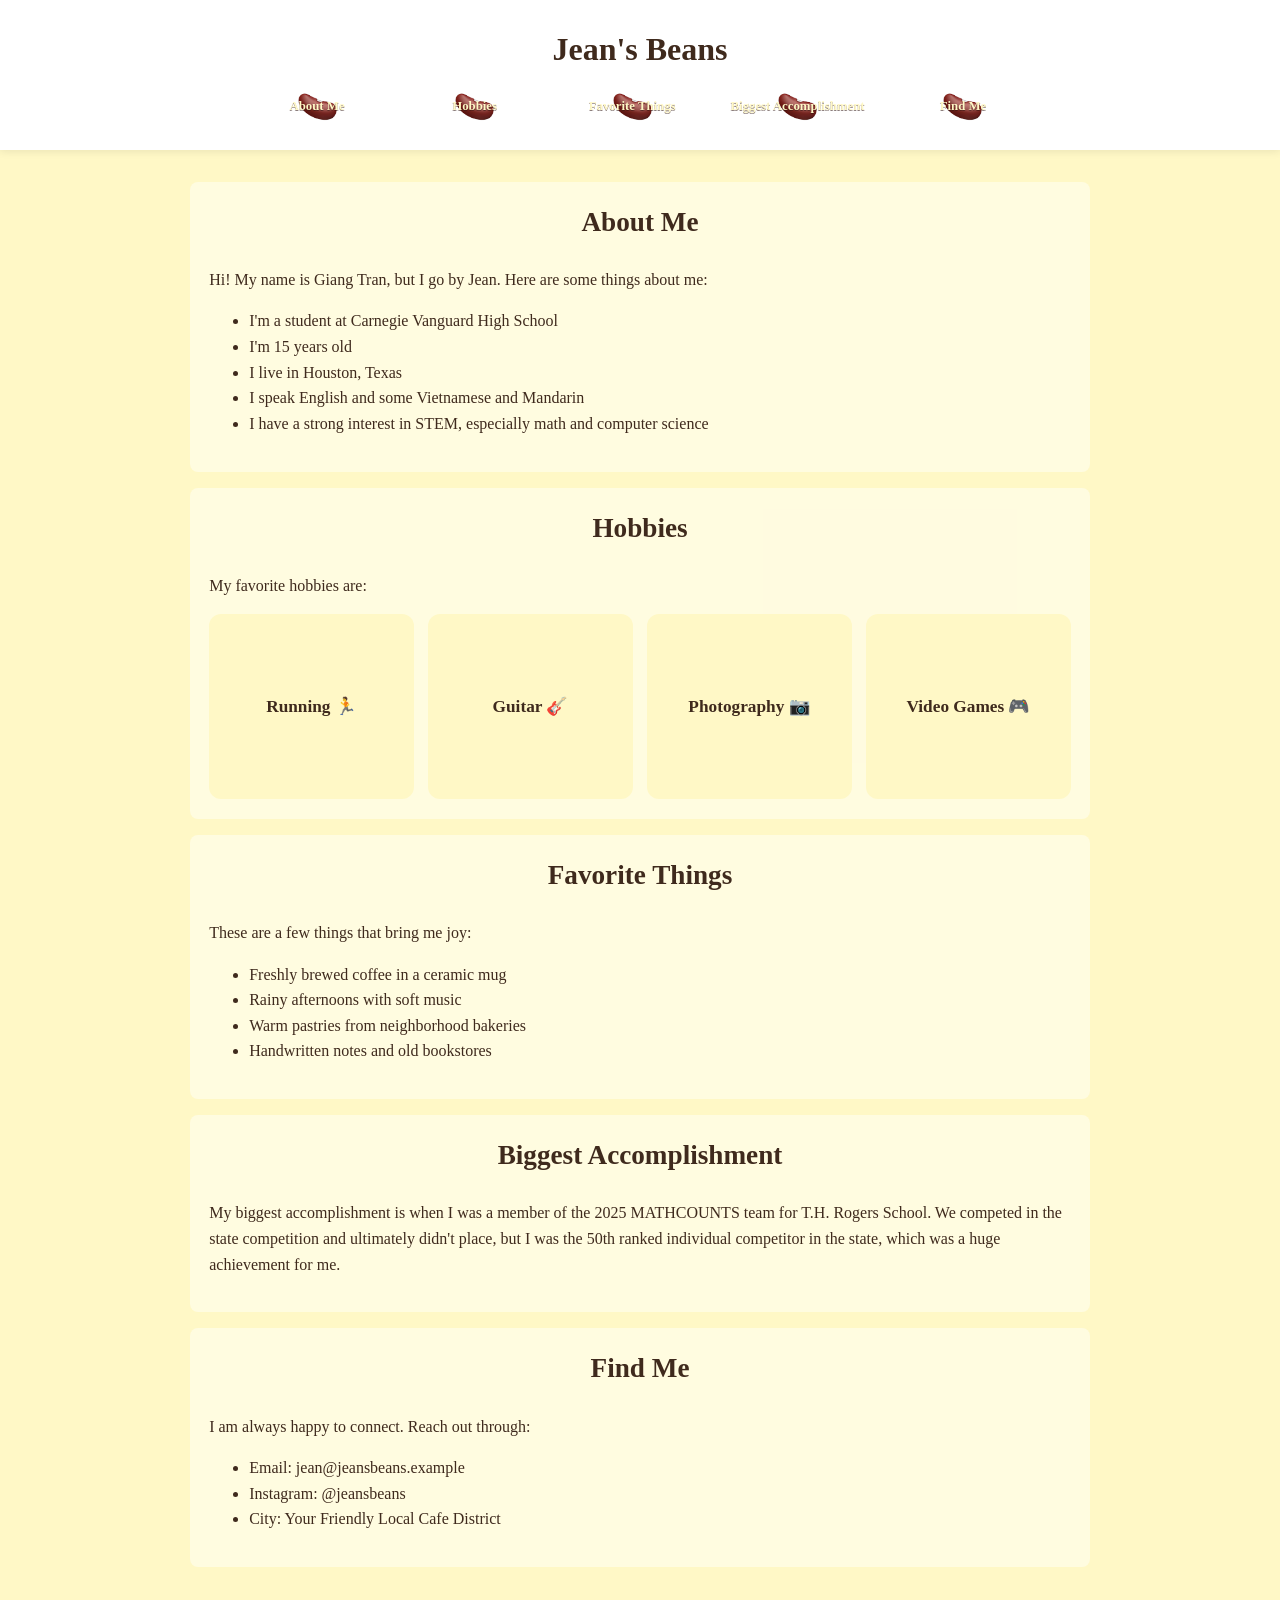
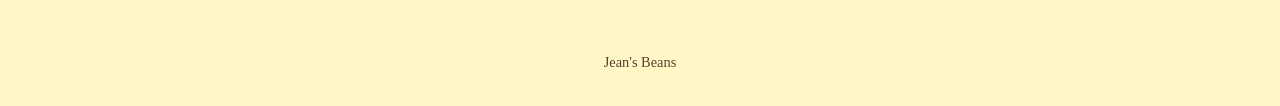
==== index.html @ 416d47aa "Add new bean button image and update hobby section with new running image" ====
<!DOCTYPE html>
<html lang="en">
<head>
  <meta charset="UTF-8" />
  <meta name="viewport" content="width=device-width, initial-scale=1.0" />
  <title>Jean's Beans</title>
  <link rel="stylesheet" href="style.css" />
</head>
<body>
  <header>
    <div class="header-inner">
      <h1>Jean's Beans</h1>
      <nav>
        <a href="#about-me">About Me</a>
        <a href="#hobbies">Hobbies</a>
        <a href="#favorite-things">Favorite Things</a>
        <a href="#biggest-accomplishment">Biggest Accomplishment</a>
        <a href="#find-me">Find Me</a>
      </nav>
    </div>
  </header>

  <main>
    <section class="card" id="about-me">
      <h2>About Me</h2>
      <p>Hi! My name is Giang Tran, but I go by Jean. Here are some things about me:</p>
      <ul>
        <li>I'm a student at Carnegie Vanguard High School</li>
        <li>I'm 15 years old</li>
        <li>I live in Houston, Texas</li>
        <li>I speak English and some Vietnamese and Mandarin</li>
        <li>I have a strong interest in STEM, especially math and computer science</li>
      </ul>
    </section>

    <section class="card" id="hobbies">
      <h2>Hobbies</h2>
      <p>My favorite hobbies are:</p>
      <div class="hobby-grid">
        <div class="flip-card" tabindex="0" aria-label="Running hobby card">
          <div class="flip-card-inner">
            <div class="flip-card-front">Running 🏃</div>
            <div class="flip-card-back">
              <img src="running.jpeg" alt="Running" />
            </div>
          </div>
        </div>

        <div class="flip-card" tabindex="0" aria-label="Guitar hobby card">
          <div class="flip-card-inner">
            <div class="flip-card-front">Guitar 🎸</div>
            <div class="flip-card-back">
              <img src="hobby-guitar.svg" alt="Guitar" />
            </div>
          </div>
        </div>

        <div class="flip-card" tabindex="0" aria-label="Photography hobby card">
          <div class="flip-card-inner">
            <div class="flip-card-front">Photography 📷</div>
            <div class="flip-card-back">
              <img src="hobby-photography.svg" alt="Photography" />
            </div>
          </div>
        </div>

        <div class="flip-card" tabindex="0" aria-label="Video Games hobby card">
          <div class="flip-card-inner">
            <div class="flip-card-front">Video Games 🎮</div>
            <div class="flip-card-back">
              <img src="hobby-videogames.svg" alt="Video Games" />
            </div>
          </div>
        </div>
      </div>
    </section>

    <section class="card" id="favorite-things">
      <h2>Favorite Things</h2>
      <p>These are a few things that bring me joy:</p>
      <ul>
        <li>Freshly brewed coffee in a ceramic mug</li>
        <li>Rainy afternoons with soft music</li>
        <li>Warm pastries from neighborhood bakeries</li>
        <li>Handwritten notes and old bookstores</li>
      </ul>
    </section>

    <section class="card" id="biggest-accomplishment">
      <h2>Biggest Accomplishment</h2>
      <p>
        My biggest accomplishment is when I was a member of the 2025 MATHCOUNTS team for T.H. Rogers School.
        We competed in the state competition and ultimately didn't place, but I was the 50th ranked individual
        competitor in the state, which was a huge achievement for me.
      </p>
    </section>

    <section class="card" id="find-me">
      <h2>Find Me</h2>
      <p>I am always happy to connect. Reach out through:</p>
      <ul>
        <li>Email: jean@jeansbeans.example</li>
        <li>Instagram: @jeansbeans</li>
        <li>City: Your Friendly Local Cafe District</li>
      </ul>
    </section>
  </main>

  <footer>Jean's Beans</footer>
</body>
</html>
---- style.css ----
body {
  margin: 0;
  font-family: Georgia, "Times New Roman", serif;
  background-color: #fff8c6;
  color: #3f2a1d;
  line-height: 1.6;
}

header {
  background-color: #ffffff;
  padding: 1.5rem 1rem;
  box-shadow: 0 2px 8px rgba(0, 0, 0, 0.08);
  position: sticky;
  top: 0;
  z-index: 100;
}

.header-inner {
  max-width: 900px;
  margin: 0 auto;
}

h1 {
  margin: 0;
  font-size: 2rem;
  text-align: center;
}

nav {
  margin-top: 0.75rem;
  display: flex;
  flex-wrap: nowrap;
  gap: 0.65rem;
  justify-content: center;
  overflow-x: auto;
}

nav a {
  text-decoration: none;
  color: #fff8c6;
  background-color: transparent;
  background-image: url("BEAN.png");
  background-position: center;
  background-repeat: no-repeat;
  background-size: contain;
  border: none;
  padding: 0 0.9rem;
  border-radius: 0;
  font-size: 0.8rem;
  font-weight: 700;
  white-space: nowrap;
  text-shadow: 0 1px 0 rgba(45, 20, 16, 0.55);
  display: inline-flex;
  align-items: center;
  justify-content: center;
  min-width: 7.4rem;
  min-height: 2.4rem;
  overflow: hidden;
  position: relative;
  isolation: isolate;
  z-index: 0;
  transition: transform 0.15s ease, filter 0.15s ease;
}

nav a:hover,
nav a.active {
  color: #fff8c6;
  transform: translateY(-1px) scale(1.01);
  filter: brightness(1.06);
}

main {
  max-width: 900px;
  margin: 2rem auto;
  padding: 0 1rem 2rem;
}

main .card + .card {
  margin-top: 1rem;
}

h2 {
  margin-top: 0;
  font-size: 1.7rem;
  text-align: center;
}

.card {
  background: rgba(255, 255, 255, 0.45);
  border: none;
  border-radius: 8px;
  padding: 1.2rem;
}

.hobby-grid {
  margin-top: 0.8rem;
  display: grid;
  grid-template-columns: repeat(auto-fit, minmax(170px, 1fr));
  gap: 0.9rem;
}

.flip-card {
  perspective: 1000px;
  height: 185px;
  outline: none;
}

.flip-card-inner {
  position: relative;
  width: 100%;
  height: 100%;
  transition: transform 0.55s;
  transform-style: preserve-3d;
}

.flip-card:hover .flip-card-inner,
.flip-card:focus .flip-card-inner,
.flip-card:focus-within .flip-card-inner {
  transform: rotateY(180deg);
}

.flip-card-front,
.flip-card-back {
  position: absolute;
  inset: 0;
  -webkit-backface-visibility: hidden;
  backface-visibility: hidden;
  border-radius: 12px;
  overflow: hidden;
}

.flip-card-front {
  display: flex;
  align-items: center;
  justify-content: center;
  text-align: center;
  padding: 0.8rem;
  font-size: 1.08rem;
  font-weight: 700;
  color: #3f2a1d;
  border: none;
  background: #fff8c6;
}

.flip-card-back {
  transform: rotateY(180deg);
  background-color: #fff8c6;
}

.flip-card-back img {
  width: 100%;
  height: 100%;
  object-fit: cover;
  display: block;
}

footer {
  text-align: center;
  padding: 1.25rem 1rem 2rem;
  color: #5a3f2d;
  font-size: 0.9rem;
}
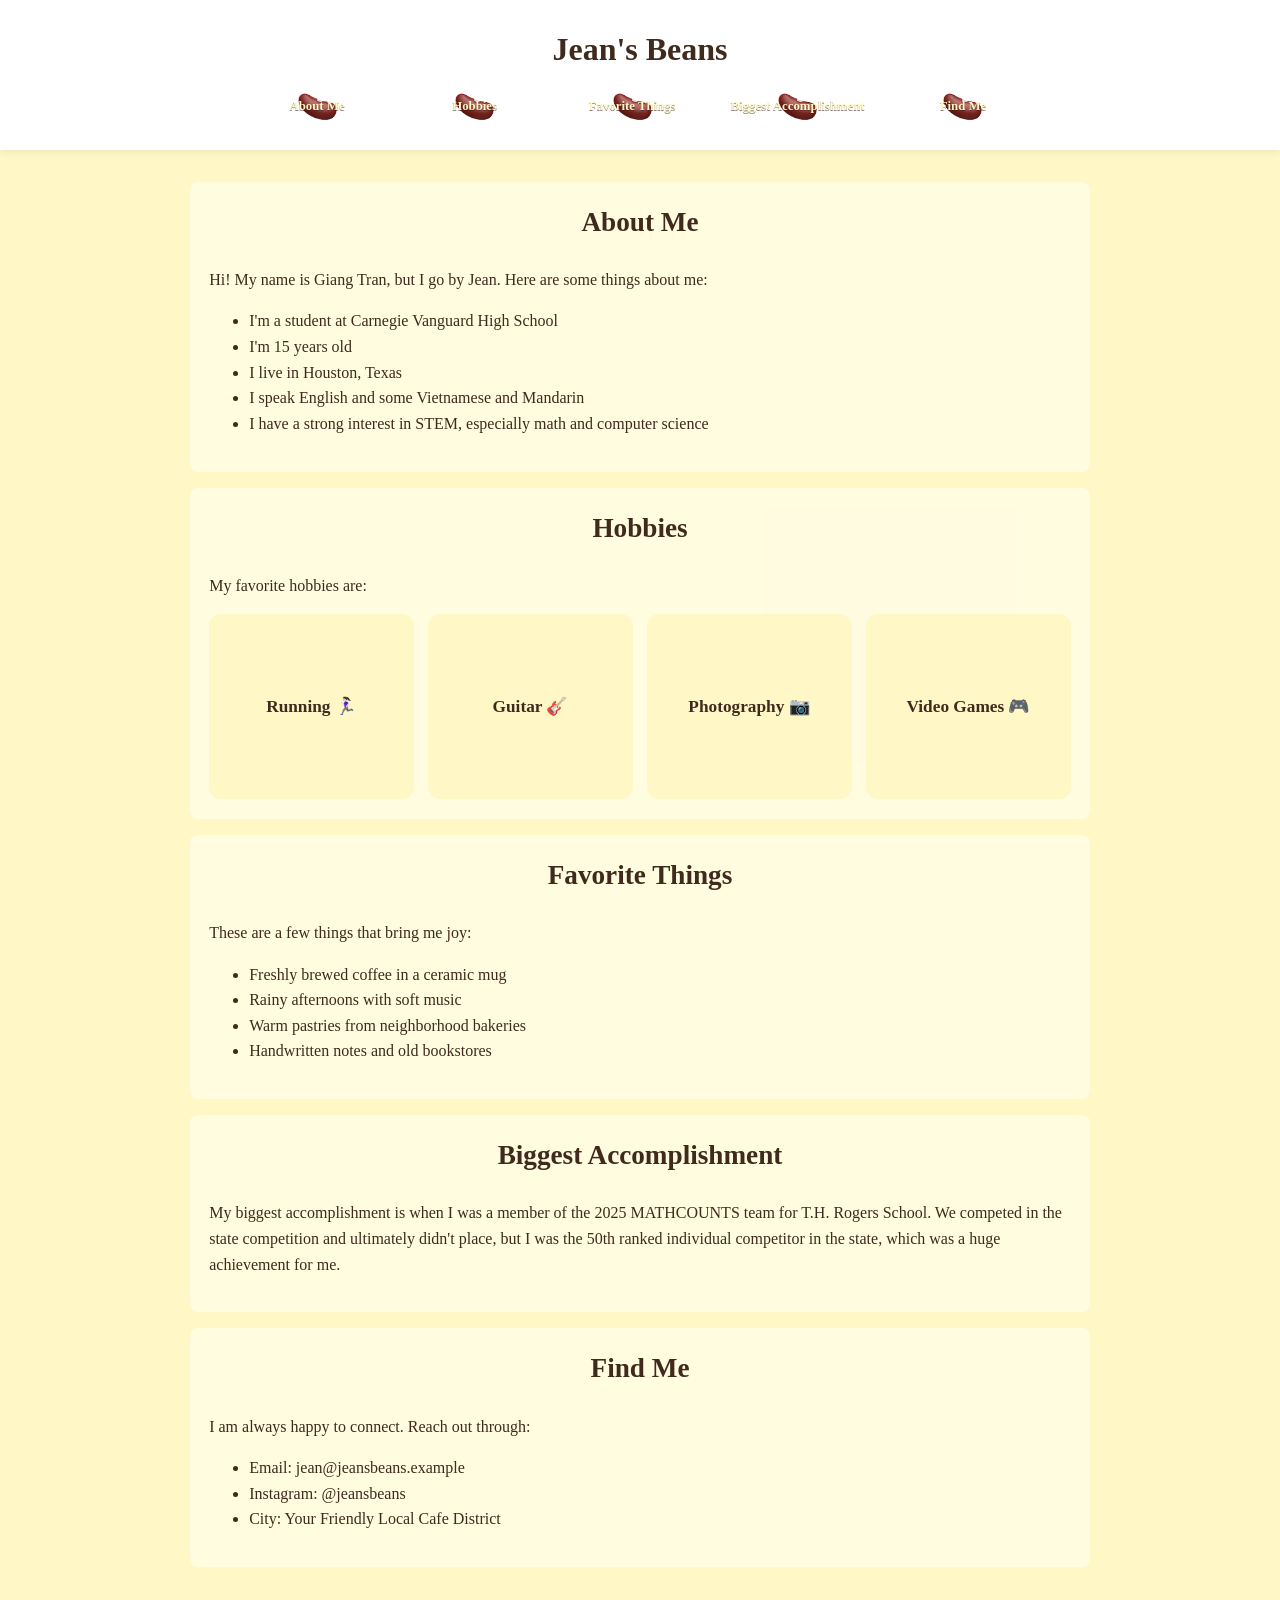
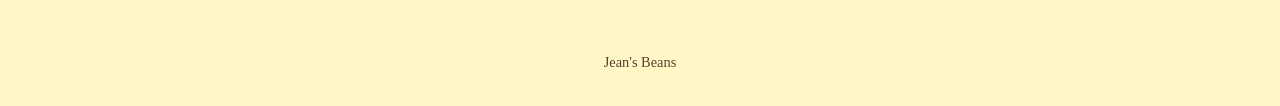
==== commit 046e3815: "Add new image for photography hobby and update running card emoji" ====
--- a/index.html
+++ b/index.html
@@ -39,7 +39,7 @@
       <div class="hobby-grid">
         <div class="flip-card" tabindex="0" aria-label="Running hobby card">
           <div class="flip-card-inner">
-            <div class="flip-card-front">Running 🏃</div>
+            <div class="flip-card-front">Running 🏃🏻‍♀️</div>
             <div class="flip-card-back">
               <img src="running.jpeg" alt="Running" />
             </div>
@@ -59,7 +59,7 @@
           <div class="flip-card-inner">
             <div class="flip-card-front">Photography 📷</div>
             <div class="flip-card-back">
-              <img src="hobby-photography.svg" alt="Photography" />
+              <img src="IMG_0987.jpeg" alt="Photography" />
             </div>
           </div>
         </div>
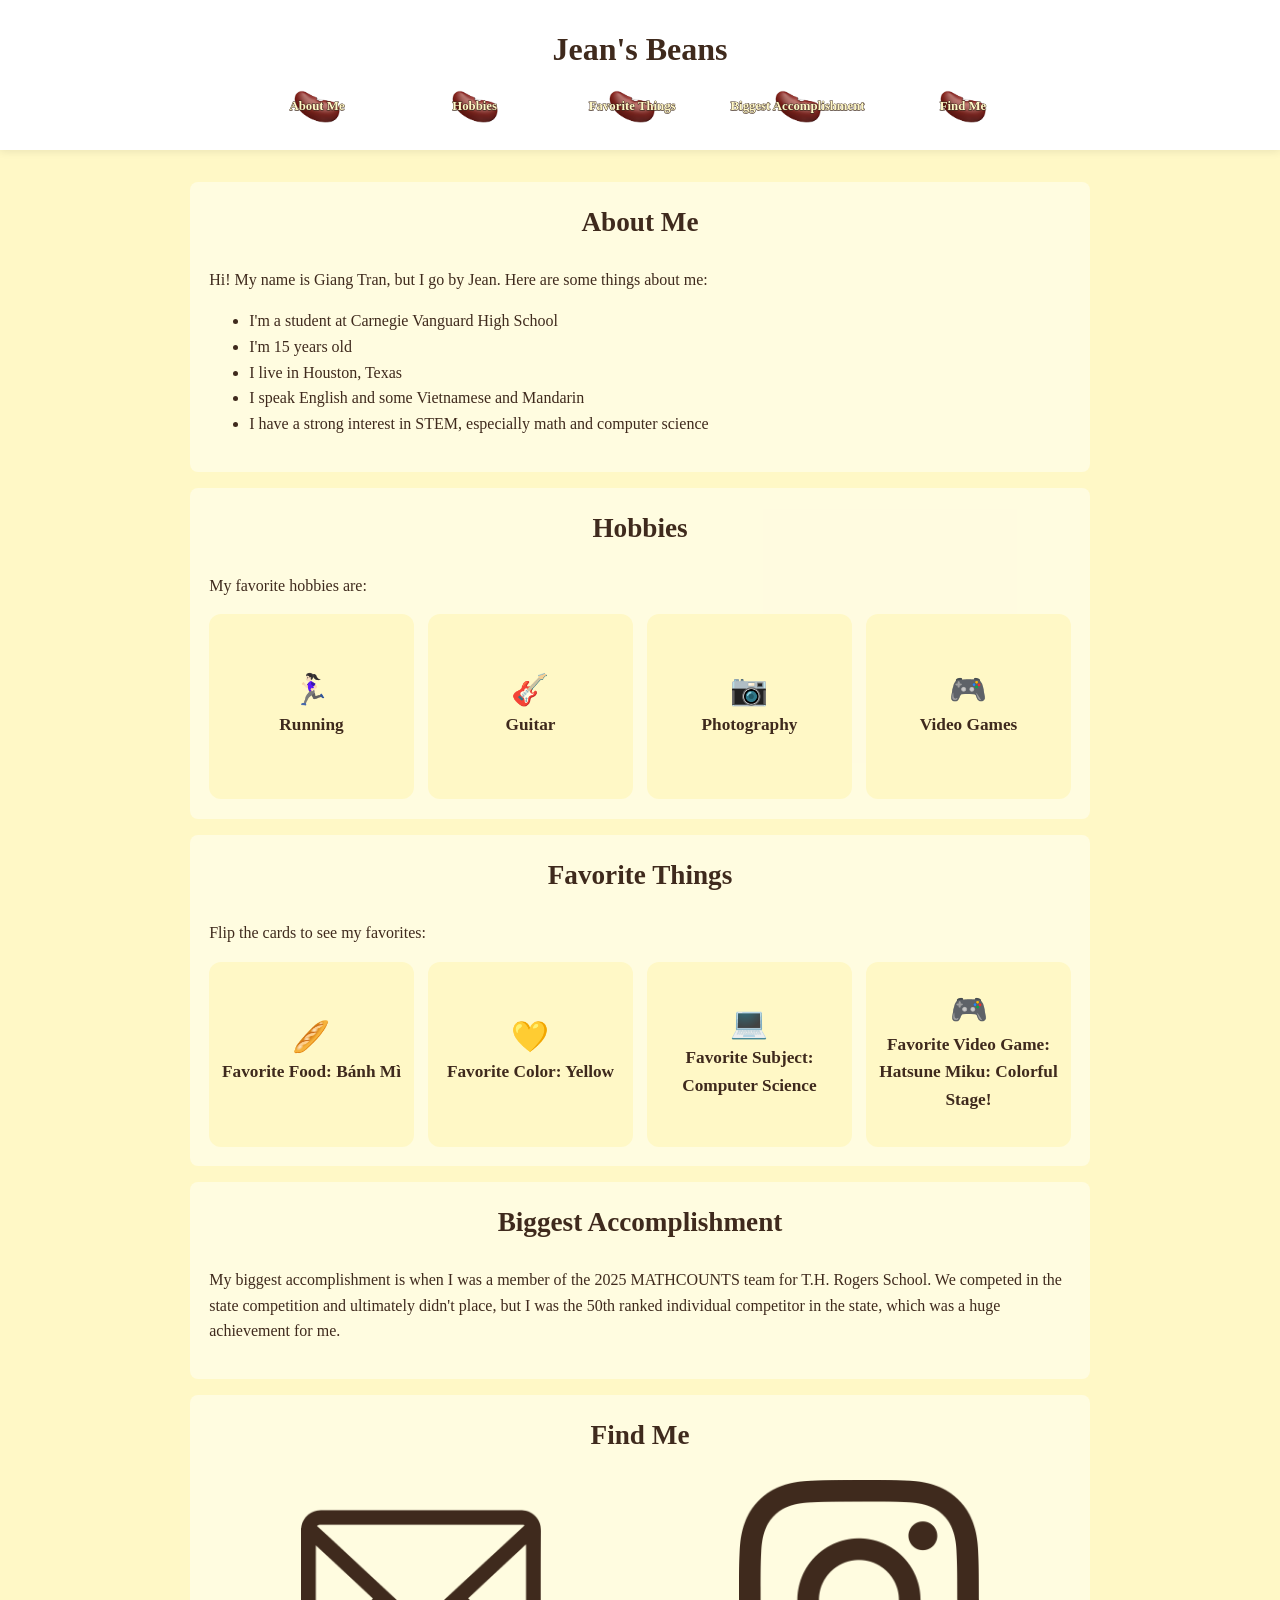
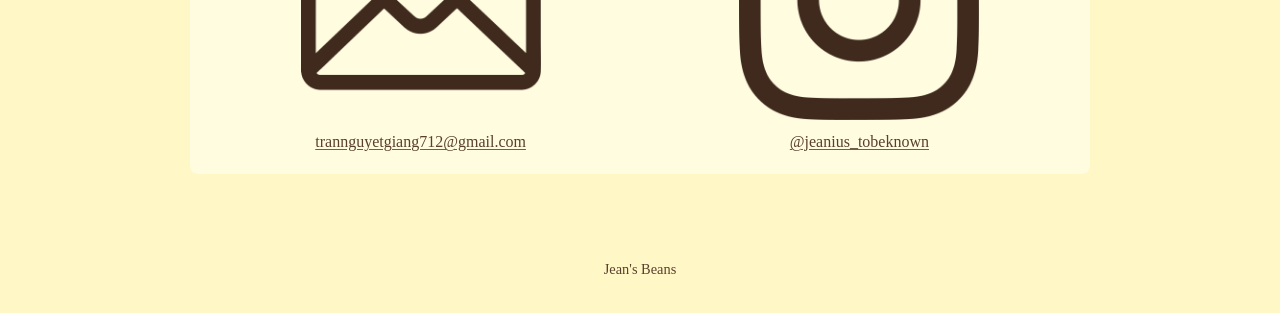
==== commit be45eac2: "Refine layout and styling updates" ====
--- a/index.html
+++ b/index.html
@@ -39,7 +39,12 @@
       <div class="hobby-grid">
         <div class="flip-card" tabindex="0" aria-label="Running hobby card">
           <div class="flip-card-inner">
-            <div class="flip-card-front">Running 🏃🏻‍♀️</div>
+            <div class="flip-card-front">
+              <div class="favorite-front-content">
+                <span class="favorite-front-emoji">🏃🏻‍♀️</span>
+                <span class="favorite-front-label">Running</span>
+              </div>
+            </div>
             <div class="flip-card-back">
               <img src="running.jpeg" alt="Running" />
             </div>
@@ -48,7 +53,12 @@
 
         <div class="flip-card" tabindex="0" aria-label="Guitar hobby card">
           <div class="flip-card-inner">
-            <div class="flip-card-front">Guitar 🎸</div>
+            <div class="flip-card-front">
+              <div class="favorite-front-content">
+                <span class="favorite-front-emoji">🎸</span>
+                <span class="favorite-front-label">Guitar</span>
+              </div>
+            </div>
             <div class="flip-card-back">
               <img src="hobby-guitar.svg" alt="Guitar" />
             </div>
@@ -57,7 +67,12 @@
 
         <div class="flip-card" tabindex="0" aria-label="Photography hobby card">
           <div class="flip-card-inner">
-            <div class="flip-card-front">Photography 📷</div>
+            <div class="flip-card-front">
+              <div class="favorite-front-content">
+                <span class="favorite-front-emoji">📷</span>
+                <span class="favorite-front-label">Photography</span>
+              </div>
+            </div>
             <div class="flip-card-back">
               <img src="IMG_0987.jpeg" alt="Photography" />
             </div>
@@ -66,9 +81,14 @@
 
         <div class="flip-card" tabindex="0" aria-label="Video Games hobby card">
           <div class="flip-card-inner">
-            <div class="flip-card-front">Video Games 🎮</div>
+            <div class="flip-card-front">
+              <div class="favorite-front-content">
+                <span class="favorite-front-emoji">🎮</span>
+                <span class="favorite-front-label">Video Games</span>
+              </div>
+            </div>
             <div class="flip-card-back">
-              <img src="hobby-videogames.svg" alt="Video Games" />
+              <img src="IMG_1795.jpeg" alt="Video Games" />
             </div>
           </div>
         </div>
@@ -77,13 +97,66 @@
 
     <section class="card" id="favorite-things">
       <h2>Favorite Things</h2>
-      <p>These are a few things that bring me joy:</p>
-      <ul>
-        <li>Freshly brewed coffee in a ceramic mug</li>
-        <li>Rainy afternoons with soft music</li>
-        <li>Warm pastries from neighborhood bakeries</li>
-        <li>Handwritten notes and old bookstores</li>
-      </ul>
+      <p>Flip the cards to see my favorites:</p>
+      <div class="hobby-grid">
+        <div class="flip-card" tabindex="0" aria-label="Favorite food card">
+          <div class="flip-card-inner">
+            <div class="flip-card-front">
+              <div class="favorite-front-content">
+                <span class="favorite-front-emoji">🥖</span>
+                <span class="favorite-front-label">Favorite Food: Bánh Mì</span>
+              </div>
+            </div>
+            <div class="flip-card-back">
+              <div class="favorite-card-text">Favorite Food: Bánh Mì</div>
+            </div>
+          </div>
+        </div>
+
+        <div class="flip-card" tabindex="0" aria-label="Favorite color card">
+          <div class="flip-card-inner">
+            <div class="flip-card-front">
+              <div class="favorite-front-content">
+                <span class="favorite-front-emoji">💛</span>
+                <span class="favorite-front-label">Favorite Color: Yellow</span>
+              </div>
+            </div>
+            <div class="flip-card-back">
+              <video autoplay muted loop playsinline preload="metadata" aria-label="Yellow laptop video">
+                <source src="YellowLaptop.mp4" type="video/mp4" />
+              </video>
+            </div>
+          </div>
+        </div>
+
+        <div class="flip-card" tabindex="0" aria-label="Favorite subject card">
+          <div class="flip-card-inner">
+            <div class="flip-card-front">
+              <div class="favorite-front-content">
+                <span class="favorite-front-emoji">💻</span>
+                <span class="favorite-front-label">Favorite Subject: Computer Science</span>
+              </div>
+            </div>
+            <div class="flip-card-back">
+              <div class="favorite-card-text">Favorite Subject: Computer Science</div>
+            </div>
+          </div>
+        </div>
+
+        <div class="flip-card" tabindex="0" aria-label="Favorite video game card">
+          <div class="flip-card-inner">
+            <div class="flip-card-front">
+              <div class="favorite-front-content">
+                <span class="favorite-front-emoji">🎮</span>
+                <span class="favorite-front-label">Favorite Video Game: Hatsune Miku: Colorful Stage!</span>
+              </div>
+            </div>
+            <div class="flip-card-back">
+              <div class="favorite-card-text">Favorite Video Game: Hatsune Miku: Colorful Stage!</div>
+            </div>
+          </div>
+        </div>
+      </div>
     </section>
 
     <section class="card" id="biggest-accomplishment">
@@ -97,12 +170,16 @@
 
     <section class="card" id="find-me">
       <h2>Find Me</h2>
-      <p>I am always happy to connect. Reach out through:</p>
-      <ul>
-        <li>Email: jean@jeansbeans.example</li>
-        <li>Instagram: @jeansbeans</li>
-        <li>City: Your Friendly Local Cafe District</li>
-      </ul>
+      <div class="find-me-grid">
+        <div class="find-me-item">
+          <img src="EMSI Site Find Me 1.png" alt="Email contact" />
+          <p><a href="mailto:trannguyetgiang712@gmail.com">trannguyetgiang712@gmail.com</a></p>
+        </div>
+        <div class="find-me-item">
+          <img src="EMSI Site Find Me.png" alt="Instagram contact" />
+          <p><a href="https://www.instagram.com/jeanius_tobeknown/" target="_blank" rel="noopener noreferrer">@jeanius_tobeknown</a></p>
+        </div>
+      </div>
     </section>
   </main>
 
--- a/style.css
+++ b/style.css
@@ -42,14 +42,16 @@
   background-image: url("BEAN.png");
   background-position: center;
   background-repeat: no-repeat;
-  background-size: contain;
+  background-size: auto 120%;
   border: none;
   padding: 0 0.9rem;
   border-radius: 0;
   font-size: 0.8rem;
   font-weight: 700;
   white-space: nowrap;
-  text-shadow: 0 1px 0 rgba(45, 20, 16, 0.55);
+  -webkit-text-stroke: 0.8px #3f2a1d;
+  paint-order: stroke fill;
+  text-shadow: 0 1px 0 rgba(63, 42, 29, 0.45);
   display: inline-flex;
   align-items: center;
   justify-content: center;
@@ -67,6 +69,22 @@
   color: #fff8c6;
   transform: translateY(-1px) scale(1.01);
   filter: brightness(1.06);
+}
+
+a:not(nav a) {
+  color: #5a3f2d;
+  text-decoration-color: #7a5a43;
+  text-underline-offset: 0.12em;
+}
+
+a:not(nav a):visited {
+  color: #6a4a33;
+}
+
+a:not(nav a):hover,
+a:not(nav a):focus-visible {
+  color: #3f2a1d;
+  text-decoration-color: #3f2a1d;
 }
 
 main {
@@ -147,11 +165,79 @@
   background-color: #fff8c6;
 }
 
+.favorite-card-text {
+  width: 100%;
+  height: 100%;
+  display: flex;
+  align-items: center;
+  justify-content: center;
+  text-align: center;
+  padding: 0.8rem;
+  font-size: 1.08rem;
+  font-weight: 700;
+  color: #3f2a1d;
+}
+
+.favorite-front-emoji {
+  display: block;
+  font-size: 1.9rem;
+  line-height: 1;
+  margin-bottom: 0.35rem;
+}
+
+.favorite-front-label {
+  display: block;
+}
+
+.favorite-front-content {
+  display: flex;
+  flex-direction: column;
+  align-items: center;
+  justify-content: center;
+}
+
 .flip-card-back img {
   width: 100%;
   height: 100%;
   object-fit: cover;
   display: block;
+}
+
+.flip-card-back video {
+  width: 100%;
+  height: 100%;
+  object-fit: cover;
+  display: block;
+}
+
+.find-me-grid {
+  margin-top: 0.8rem;
+  display: grid;
+  grid-template-columns: repeat(2, minmax(0, 1fr));
+  gap: 1rem;
+}
+
+.find-me-item {
+  text-align: center;
+}
+
+.find-me-item img {
+  width: min(100%, 240px);
+  height: auto;
+  display: block;
+  margin: 0 auto;
+  border-radius: 8px;
+}
+
+.find-me-item p {
+  margin: 0.55rem 0 0;
+  text-align: center;
+}
+
+@media (max-width: 640px) {
+  .find-me-grid {
+    grid-template-columns: 1fr;
+  }
 }
 
 footer {
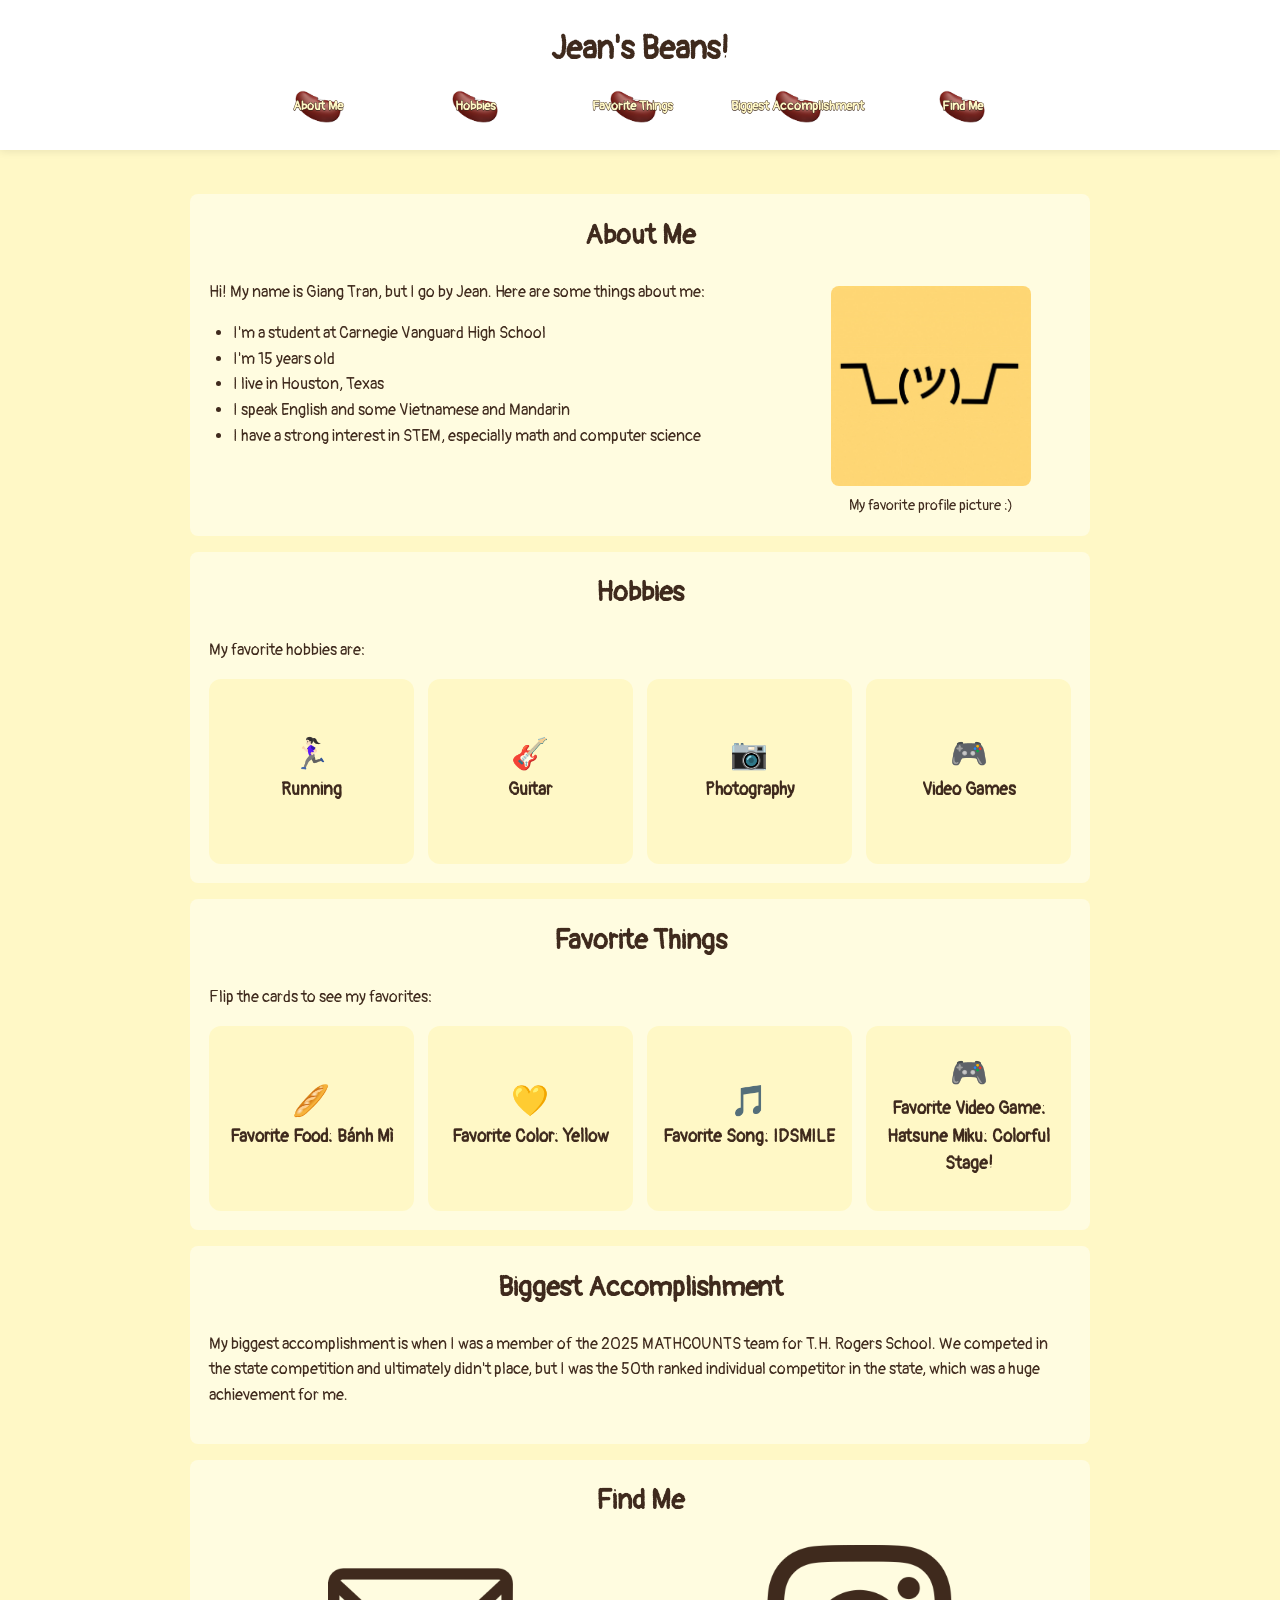
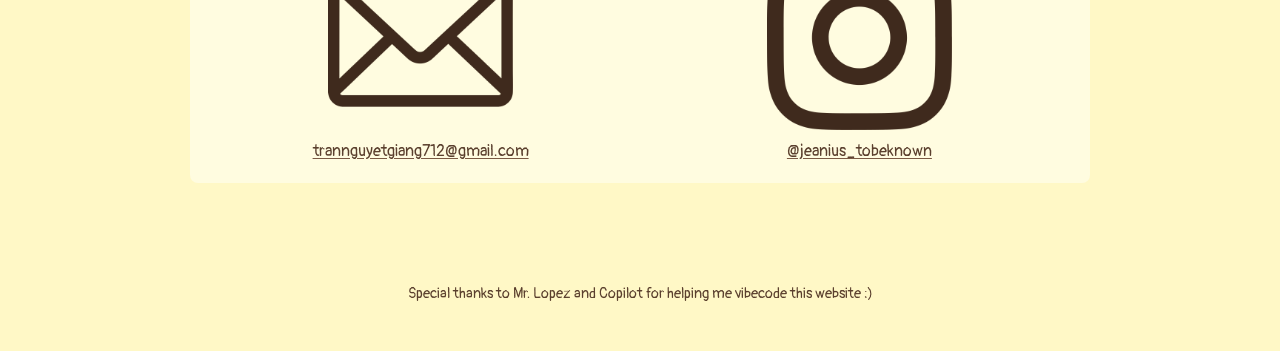
==== commit 9305f4f8: "Enhance website layout and functionality with new features and styling updates" ====
--- a/index.html
+++ b/index.html
@@ -9,7 +9,7 @@
 <body>
   <header>
     <div class="header-inner">
-      <h1>Jean's Beans</h1>
+      <h1>Jean's Beans!</h1>
       <nav>
         <a href="#about-me">About Me</a>
         <a href="#hobbies">Hobbies</a>
@@ -20,17 +20,29 @@
     </div>
   </header>
 
+  <section class="top-player" id="favorite-songs-player" aria-label="Jean's favorite songs player">
+    <div class="top-player-inner">
+      <div id="spotify-player-container" class="spotify-player-container"></div>
+    </div>
+  </section>
+
   <main>
     <section class="card" id="about-me">
       <h2>About Me</h2>
       <p>Hi! My name is Giang Tran, but I go by Jean. Here are some things about me:</p>
-      <ul>
-        <li>I'm a student at Carnegie Vanguard High School</li>
-        <li>I'm 15 years old</li>
-        <li>I live in Houston, Texas</li>
-        <li>I speak English and some Vietnamese and Mandarin</li>
-        <li>I have a strong interest in STEM, especially math and computer science</li>
-      </ul>
+      <div class="about-content">
+        <ul>
+          <li>I'm a student at Carnegie Vanguard High School</li>
+          <li>I'm 15 years old</li>
+          <li>I live in Houston, Texas</li>
+          <li>I speak English and some Vietnamese and Mandarin</li>
+          <li>I have a strong interest in STEM, especially math and computer science</li>
+        </ul>
+        <figure class="profile-figure">
+          <img src="IMG_0001.jpeg" alt="My favorite profile picture" />
+          <figcaption>My favorite profile picture :)</figcaption>
+        </figure>
+      </div>
     </section>
 
     <section class="card" id="hobbies">
@@ -60,7 +72,7 @@
               </div>
             </div>
             <div class="flip-card-back">
-              <img src="hobby-guitar.svg" alt="Guitar" />
+              <img src="IMG_0088.jpeg" alt="Guitar" />
             </div>
           </div>
         </div>
@@ -108,7 +120,7 @@
               </div>
             </div>
             <div class="flip-card-back">
-              <div class="favorite-card-text">Favorite Food: Bánh Mì</div>
+              <img src="banhmi.jpeg" alt="Favorite Food: Banh Mi" />
             </div>
           </div>
         </div>
@@ -122,23 +134,24 @@
               </div>
             </div>
             <div class="flip-card-back">
-              <video autoplay muted loop playsinline preload="metadata" aria-label="Yellow laptop video">
-                <source src="YellowLaptop.mp4" type="video/mp4" />
+              <video class="favorite-color-video" autoplay muted loop playsinline preload="auto" aria-label="Yellow laptop video">
+                <source src="YellowLaptop.mp4?v=2" type="video/mp4" />
+                Your browser does not support the video tag.
               </video>
             </div>
           </div>
         </div>
 
-        <div class="flip-card" tabindex="0" aria-label="Favorite subject card">
-          <div class="flip-card-inner">
-            <div class="flip-card-front">
-              <div class="favorite-front-content">
-                <span class="favorite-front-emoji">💻</span>
-                <span class="favorite-front-label">Favorite Subject: Computer Science</span>
-              </div>
-            </div>
-            <div class="flip-card-back">
-              <div class="favorite-card-text">Favorite Subject: Computer Science</div>
+        <div class="flip-card" tabindex="0" aria-label="Favorite song card">
+          <div class="flip-card-inner">
+            <div class="flip-card-front">
+              <div class="favorite-front-content">
+                <span class="favorite-front-emoji">🎵</span>
+                <span class="favorite-front-label">Favorite Song: IDSMILE</span>
+              </div>
+            </div>
+            <div class="flip-card-back">
+              <img src="Fav Song on Spotify.png" alt="Favorite Song: IDSMILE" />
             </div>
           </div>
         </div>
@@ -152,7 +165,7 @@
               </div>
             </div>
             <div class="flip-card-back">
-              <div class="favorite-card-text">Favorite Video Game: Hatsune Miku: Colorful Stage!</div>
+              <img src="IMG_1807.jpeg" alt="Favorite Video Game: Hatsune Miku: Colorful Stage!" />
             </div>
           </div>
         </div>
@@ -183,6 +196,367 @@
     </section>
   </main>
 
-  <footer>Jean's Beans</footer>
+  <footer>
+    <p>Special thanks to Mr. Lopez and Copilot for helping me vibecode this website :)</p>
+  </footer>
+
+  <div class="lightbox" id="flipcard-lightbox" hidden>
+    <div class="lightbox-content" role="dialog" aria-modal="true" aria-label="Expanded flip card media">
+      <button class="lightbox-nav lightbox-nav-prev" id="lightbox-prev" type="button" aria-label="Show previous flip card media">&#10094;</button>
+      <button class="lightbox-nav lightbox-nav-next" id="lightbox-next" type="button" aria-label="Show next flip card media">&#10095;</button>
+      <button class="lightbox-close" id="lightbox-close" type="button" aria-label="Close expanded media">x</button>
+      <div class="lightbox-media" id="lightbox-media"></div>
+    </div>
+  </div>
+
+  <script src="https://open.spotify.com/embed/iframe-api/v1" async></script>
+  <script>
+    (function () {
+      const header = document.querySelector("header");
+      if (!header) return;
+
+      const updateAnchorOffset = function () {
+        const offset = Math.ceil(header.getBoundingClientRect().height + 12);
+        document.documentElement.style.setProperty("--anchor-offset", offset + "px");
+      };
+
+      updateAnchorOffset();
+      window.addEventListener("resize", updateAnchorOffset);
+      window.addEventListener("load", updateAnchorOffset);
+    })();
+
+    (function () {
+      const navLinks = document.querySelectorAll("nav a");
+      if (!navLinks.length) return;
+
+      let hoverTimer = null;
+      let hoveredLink = null;
+      let isBeanRainActive = false;
+
+      const clearHoverTimer = function () {
+        if (hoverTimer) {
+          clearTimeout(hoverTimer);
+          hoverTimer = null;
+        }
+      };
+
+      const launchBeanRain = function () {
+        if (isBeanRainActive) return;
+        isBeanRainActive = true;
+
+        const rainLayer = document.createElement("div");
+        rainLayer.className = "bean-rain-layer";
+
+        const beanCount = Math.min(72, Math.max(36, Math.floor(window.innerWidth / 24)));
+        for (let i = 0; i < beanCount; i += 1) {
+          const bean = document.createElement("span");
+          bean.className = "bean-drop";
+          bean.textContent = "🫘";
+          bean.style.left = Math.random() * 100 + "vw";
+          bean.style.fontSize = (0.9 + Math.random() * 1.2).toFixed(2) + "rem";
+          bean.style.opacity = "1";
+          bean.style.animationDuration = (2.8 + Math.random() * 2.2).toFixed(2) + "s";
+          bean.style.animationDelay = (Math.random() * 1.4).toFixed(2) + "s";
+          rainLayer.appendChild(bean);
+        }
+
+        document.body.appendChild(rainLayer);
+
+        window.setTimeout(function () {
+          rainLayer.remove();
+          isBeanRainActive = false;
+        }, 7200);
+      };
+
+      const startHoverCountdown = function (link) {
+        clearHoverTimer();
+        hoveredLink = link;
+        hoverTimer = window.setTimeout(function () {
+          if (hoveredLink === link) {
+            launchBeanRain();
+          }
+        }, 5000);
+      };
+
+      const stopHoverCountdown = function (link) {
+        if (hoveredLink === link) {
+          hoveredLink = null;
+          clearHoverTimer();
+        }
+      };
+
+      navLinks.forEach(function (link) {
+        link.addEventListener("pointerenter", function () {
+          startHoverCountdown(link);
+        });
+
+        link.addEventListener("pointerleave", function () {
+          stopHoverCountdown(link);
+        });
+
+        link.addEventListener("focusin", function () {
+          startHoverCountdown(link);
+        });
+
+        link.addEventListener("focusout", function () {
+          stopHoverCountdown(link);
+        });
+      });
+    })();
+
+    (function () {
+      const favoriteColorVideo = document.querySelector(".favorite-color-video");
+      const favoriteColorCard = document.querySelector('.flip-card[aria-label="Favorite color card"]');
+      if (!favoriteColorVideo) return;
+
+      favoriteColorVideo.load();
+
+      const tryPlayFavoriteColorVideo = function () {
+        const playPromise = favoriteColorVideo.play();
+        if (playPromise && typeof playPromise.catch === "function") {
+          playPromise.catch(function () {
+            // Some browsers still gate playback until interaction.
+          });
+        }
+      };
+
+      window.addEventListener("pointerdown", tryPlayFavoriteColorVideo, { once: true });
+      window.addEventListener("keydown", tryPlayFavoriteColorVideo, { once: true });
+
+      if (favoriteColorCard) {
+        favoriteColorCard.addEventListener("mouseenter", tryPlayFavoriteColorVideo);
+        favoriteColorCard.addEventListener("focusin", tryPlayFavoriteColorVideo);
+      }
+    })();
+
+    (function () {
+      let spotifyController = null;
+      const nowPlayingTitle = document.getElementById("now-playing-title");
+
+      const setNowPlayingTitle = function (text) {
+        if (nowPlayingTitle) nowPlayingTitle.textContent = text;
+      };
+
+      const requestPlaybackStart = function () {
+        if (!spotifyController || typeof spotifyController.play !== "function") return;
+        try {
+          spotifyController.play();
+        } catch (error) {
+          // Browsers may block autoplay until a user interaction.
+        }
+      };
+
+      window.addEventListener("click", requestPlaybackStart, { once: true });
+      window.addEventListener("keydown", requestPlaybackStart, { once: true });
+
+      window.onSpotifyIframeApiReady = function (IFrameAPI) {
+        const container = document.getElementById("spotify-player-container");
+        if (!container) return;
+
+        const options = {
+          uri: "spotify:playlist:4doWlWEAe8Z4f5QNNTWpLn",
+          width: "100%",
+          height: "152"
+        };
+
+        const callback = function (EmbedController) {
+          spotifyController = EmbedController;
+          requestPlaybackStart();
+
+          EmbedController.addListener("playback_update", function (event) {
+            const trackName = event && event.data && event.data.track && event.data.track.name;
+            if (trackName) {
+              setNowPlayingTitle(trackName);
+            }
+          });
+
+          EmbedController.addListener("ready", function () {
+            requestPlaybackStart();
+          });
+        };
+
+        IFrameAPI.createController(container, options, callback);
+      };
+    })();
+
+    (function () {
+      const lightbox = document.getElementById("flipcard-lightbox");
+      const closeButton = document.getElementById("lightbox-close");
+      const prevButton = document.getElementById("lightbox-prev");
+      const nextButton = document.getElementById("lightbox-next");
+      const lightboxMedia = document.getElementById("lightbox-media");
+      const flipCards = document.querySelectorAll(".flip-card");
+
+      if (!lightbox || !closeButton || !prevButton || !nextButton || !lightboxMedia || !flipCards.length) return;
+
+      let currentSectionCards = [];
+      let currentCardIndex = -1;
+
+      const updateNavButtons = function () {
+        const hasMultiple = currentSectionCards.length > 1;
+        prevButton.hidden = !hasMultiple;
+        nextButton.hidden = !hasMultiple;
+        prevButton.disabled = !hasMultiple;
+        nextButton.disabled = !hasMultiple;
+      };
+
+      const closeLightbox = function () {
+        const activeVideo = lightboxMedia.querySelector("video");
+        if (activeVideo) {
+          activeVideo.pause();
+          activeVideo.removeAttribute("src");
+        }
+        lightboxMedia.innerHTML = "";
+        lightbox.hidden = true;
+        document.body.style.overflow = "";
+        currentSectionCards = [];
+        currentCardIndex = -1;
+        updateNavButtons();
+      };
+
+      const openImage = function (src, altText) {
+        if (!src) return;
+        const normalizedSrc = (src || "").trim();
+        const resolvedSrc = normalizedSrc ? new URL(normalizedSrc, window.location.href).href : "";
+        lightboxMedia.innerHTML = "";
+        const image = document.createElement("img");
+        image.alt = altText || "Expanded flip card image";
+        image.src = resolvedSrc;
+        lightboxMedia.appendChild(image);
+        lightbox.hidden = false;
+        document.body.style.overflow = "hidden";
+        updateNavButtons();
+      };
+
+      const openVideo = function (src) {
+        if (!src) return;
+        lightboxMedia.innerHTML = "";
+        const video = document.createElement("video");
+        video.controls = true;
+        video.loop = true;
+        video.playsInline = true;
+        video.src = src;
+        lightboxMedia.appendChild(video);
+        lightbox.hidden = false;
+        document.body.style.overflow = "hidden";
+        const playPromise = video.play();
+        if (playPromise && typeof playPromise.catch === "function") {
+          playPromise.catch(function () {
+            // Playback may require user interaction in some browsers.
+          });
+        }
+        updateNavButtons();
+      };
+
+      const getCardMedia = function (card) {
+        const backImage = card.querySelector(".flip-card-back img");
+        if (backImage) {
+          const rawSrc = backImage.getAttribute("src") || backImage.currentSrc || backImage.src;
+          const imageSrc = rawSrc ? new URL(rawSrc, window.location.href).href : "";
+          if (imageSrc) {
+            return {
+              type: "image",
+              src: imageSrc,
+              alt: backImage.getAttribute("alt")
+            };
+          }
+        }
+
+        const fallbackImage = card.querySelector("img");
+        if (fallbackImage && fallbackImage.getAttribute("src")) {
+          return {
+            type: "image",
+            src: fallbackImage.getAttribute("src"),
+            alt: fallbackImage.getAttribute("alt")
+          };
+        }
+
+        const backVideo = card.querySelector(".flip-card-back video");
+        if (backVideo) {
+          const source = backVideo.querySelector("source");
+          const videoSrc = (source && source.getAttribute("src")) || backVideo.getAttribute("src");
+          if (videoSrc) {
+            return {
+              type: "video",
+              src: videoSrc
+            };
+          }
+        }
+
+        return null;
+      };
+
+      const openCurrentCard = function () {
+        const currentCard = currentSectionCards[currentCardIndex];
+        if (!currentCard) return;
+        const media = getCardMedia(currentCard);
+        if (!media) return;
+        if (media.type === "image") {
+          openImage(media.src, media.alt);
+          return;
+        }
+        openVideo(media.src);
+      };
+
+      const navigateCards = function (direction) {
+        if (currentSectionCards.length <= 1) return;
+        const count = currentSectionCards.length;
+        const nextIndex = (currentCardIndex + direction + count) % count;
+        currentCardIndex = nextIndex;
+        openCurrentCard();
+      };
+
+      const openFromCard = function (card) {
+        const section = card.closest("section");
+        if (!section) return;
+        currentSectionCards = Array.from(section.querySelectorAll(".flip-card"));
+        currentCardIndex = currentSectionCards.indexOf(card);
+        if (currentCardIndex < 0) return;
+        openCurrentCard();
+      };
+
+      flipCards.forEach(function (card) {
+        card.addEventListener("click", function () {
+          openFromCard(card);
+        });
+
+        card.addEventListener("keydown", function (event) {
+          if (event.key === "Enter" || event.key === " ") {
+            event.preventDefault();
+            openFromCard(card);
+          }
+        });
+      });
+
+      closeButton.addEventListener("click", closeLightbox);
+      prevButton.addEventListener("click", function () {
+        navigateCards(-1);
+      });
+      nextButton.addEventListener("click", function () {
+        navigateCards(1);
+      });
+
+      lightbox.addEventListener("click", function (event) {
+        if (event.target === lightbox) closeLightbox();
+      });
+
+      document.addEventListener("keydown", function (event) {
+        if (lightbox.hidden) return;
+        if (event.key === "Escape") {
+          closeLightbox();
+          return;
+        }
+        if (event.key === "ArrowLeft") {
+          navigateCards(-1);
+          return;
+        }
+        if (event.key === "ArrowRight") {
+          navigateCards(1);
+        }
+      });
+
+      updateNavButtons();
+    })();
+  </script>
 </body>
 </html>
--- a/style.css
+++ b/style.css
@@ -1,9 +1,54 @@
+@import url("https://fonts.googleapis.com/css2?family=Pangolin&display=swap");
+
+html {
+  scroll-behavior: smooth;
+  scroll-padding-top: var(--anchor-offset, 0px);
+}
+
 body {
   margin: 0;
-  font-family: Georgia, "Times New Roman", serif;
+  font-family: "Pangolin", "Comic Sans MS", cursive;
   background-color: #fff8c6;
   color: #3f2a1d;
   line-height: 1.6;
+}
+
+.top-player {
+  background: #fff8c6;
+  border-bottom: none;
+  padding: 0.85rem 1rem 0.95rem;
+}
+
+.top-player-inner {
+  max-width: 900px;
+  margin: 0 auto;
+}
+
+.top-player-title {
+  margin: 0;
+  font-size: 1.35rem;
+  text-align: left;
+}
+
+.now-playing {
+  margin: 0.3rem 0 0.65rem;
+  font-size: 0.92rem;
+  color: #5a3f2d;
+}
+
+#now-playing-title {
+  font-weight: 700;
+}
+
+.spotify-player-container iframe {
+  display: block;
+  width: 100%;
+  border: 0;
+  border-radius: 12px;
+}
+
+section[id] {
+  scroll-margin-top: var(--anchor-offset, 0px);
 }
 
 header {
@@ -71,6 +116,34 @@
   filter: brightness(1.06);
 }
 
+.bean-rain-layer {
+  position: fixed;
+  inset: 0;
+  pointer-events: none;
+  overflow: hidden;
+  z-index: 1400;
+}
+
+.bean-drop {
+  position: absolute;
+  top: -3rem;
+  font-family: "Apple Color Emoji", "Segoe UI Emoji", "Noto Color Emoji", sans-serif;
+  animation-name: bean-fall;
+  animation-timing-function: linear;
+  animation-iteration-count: 1;
+  will-change: transform;
+}
+
+@keyframes bean-fall {
+  0% {
+    transform: translate3d(0, -10vh, 0) rotate(0deg);
+  }
+
+  100% {
+    transform: translate3d(0, 120vh, 0) rotate(360deg);
+  }
+}
+
 a:not(nav a) {
   color: #5a3f2d;
   text-decoration-color: #7a5a43;
@@ -91,6 +164,10 @@
   max-width: 900px;
   margin: 2rem auto;
   padding: 0 1rem 2rem;
+}
+
+.top-player + main {
+  margin-top: 1rem;
 }
 
 main .card + .card {
@@ -210,6 +287,132 @@
   display: block;
 }
 
+.lightbox {
+  position: fixed;
+  inset: 0;
+  background: rgba(20, 12, 6, 0.8);
+  z-index: 1000;
+  display: grid;
+  place-items: center;
+  padding: 1rem;
+}
+
+.lightbox[hidden] {
+  display: none;
+}
+
+.lightbox-content {
+  position: relative;
+  width: 100%;
+  height: 100%;
+  box-sizing: border-box;
+  padding: 3.25rem 1rem 1rem;
+}
+
+.lightbox-media {
+  width: 100%;
+  height: calc(100vh - 4.25rem);
+  display: grid;
+  place-items: center;
+}
+
+.lightbox-nav {
+  position: absolute;
+  top: 50%;
+  transform: translateY(-50%);
+  width: 2.4rem;
+  height: 2.4rem;
+  border: none;
+  border-radius: 999px;
+  background: rgba(255, 255, 255, 0.95);
+  color: #3f2a1d;
+  font-size: 1.35rem;
+  font-weight: 700;
+  line-height: 1;
+  cursor: pointer;
+  z-index: 2;
+}
+
+.lightbox-nav-prev {
+  left: 0.5rem;
+}
+
+.lightbox-nav-next {
+  right: 0.5rem;
+}
+
+.lightbox-nav:hover,
+.lightbox-nav:focus-visible {
+  background: #ffffff;
+  outline: 2px solid #7a5a43;
+  outline-offset: 2px;
+}
+
+.lightbox-nav:disabled {
+  opacity: 0.4;
+  cursor: not-allowed;
+}
+
+.lightbox-close {
+  position: absolute;
+  top: 0.5rem;
+  right: 0.5rem;
+  width: 2.2rem;
+  height: 2.2rem;
+  border: none;
+  border-radius: 999px;
+  background: rgba(255, 255, 255, 0.95);
+  color: #3f2a1d;
+  font-size: 1.35rem;
+  font-weight: 700;
+  line-height: 1;
+  cursor: pointer;
+}
+
+.lightbox-close:hover,
+.lightbox-close:focus-visible {
+  background: #ffffff;
+  outline: 2px solid #7a5a43;
+  outline-offset: 2px;
+}
+
+.lightbox-media img,
+.lightbox-media video {
+  max-width: min(96vw, 1400px);
+  max-height: calc(100vh - 5.25rem);
+  width: auto;
+  height: auto;
+  object-fit: contain;
+  border-radius: 12px;
+  box-shadow: 0 12px 30px rgba(0, 0, 0, 0.35);
+}
+
+.lightbox-media img {
+  background: transparent;
+}
+
+.lightbox-media video {
+  background: #111;
+}
+
+@media (max-width: 640px) {
+  .lightbox-content {
+    padding: 3.25rem 0.5rem 0.5rem;
+  }
+
+  .lightbox-nav {
+    width: 2.1rem;
+    height: 2.1rem;
+    font-size: 1.2rem;
+  }
+
+  .lightbox-media img,
+  .lightbox-media video {
+    max-width: 98vw;
+    max-height: calc(100vh - 4.5rem);
+  }
+}
+
 .find-me-grid {
   margin-top: 0.8rem;
   display: grid;
@@ -222,8 +425,9 @@
 }
 
 .find-me-item img {
-  width: min(100%, 240px);
-  height: auto;
+  width: min(100%, 185px);
+  height: 185px;
+  object-fit: cover;
   display: block;
   margin: 0 auto;
   border-radius: 8px;
@@ -237,6 +441,57 @@
 @media (max-width: 640px) {
   .find-me-grid {
     grid-template-columns: 1fr;
+  }
+}
+
+.about-content {
+  display: grid;
+  grid-template-columns: minmax(0, 1fr) minmax(220px, 280px);
+  column-gap: 1.5rem;
+  align-items: start;
+}
+
+.about-content ul {
+  margin: 0;
+  padding: 0;
+  padding-left: 1.5rem;
+}
+
+.about-content li {
+  margin: 0;
+}
+
+.profile-figure {
+  margin: -2.2rem 0 0;
+  padding: 0;
+  justify-self: center;
+  width: 100%;
+  max-width: 200px;
+}
+
+.profile-figure img {
+  width: 100%;
+  height: auto;
+  border-radius: 8px;
+  display: block;
+}
+
+.profile-figure figcaption {
+  margin-top: 0.5rem;
+  font-size: 0.9rem;
+  text-align: center;
+}
+
+@media (max-width: 640px) {
+  .about-content {
+    display: flex;
+    flex-direction: column;
+    align-items: center;
+  }
+
+  .profile-figure {
+    margin-top: 0;
+    max-width: 150px;
   }
 }
 
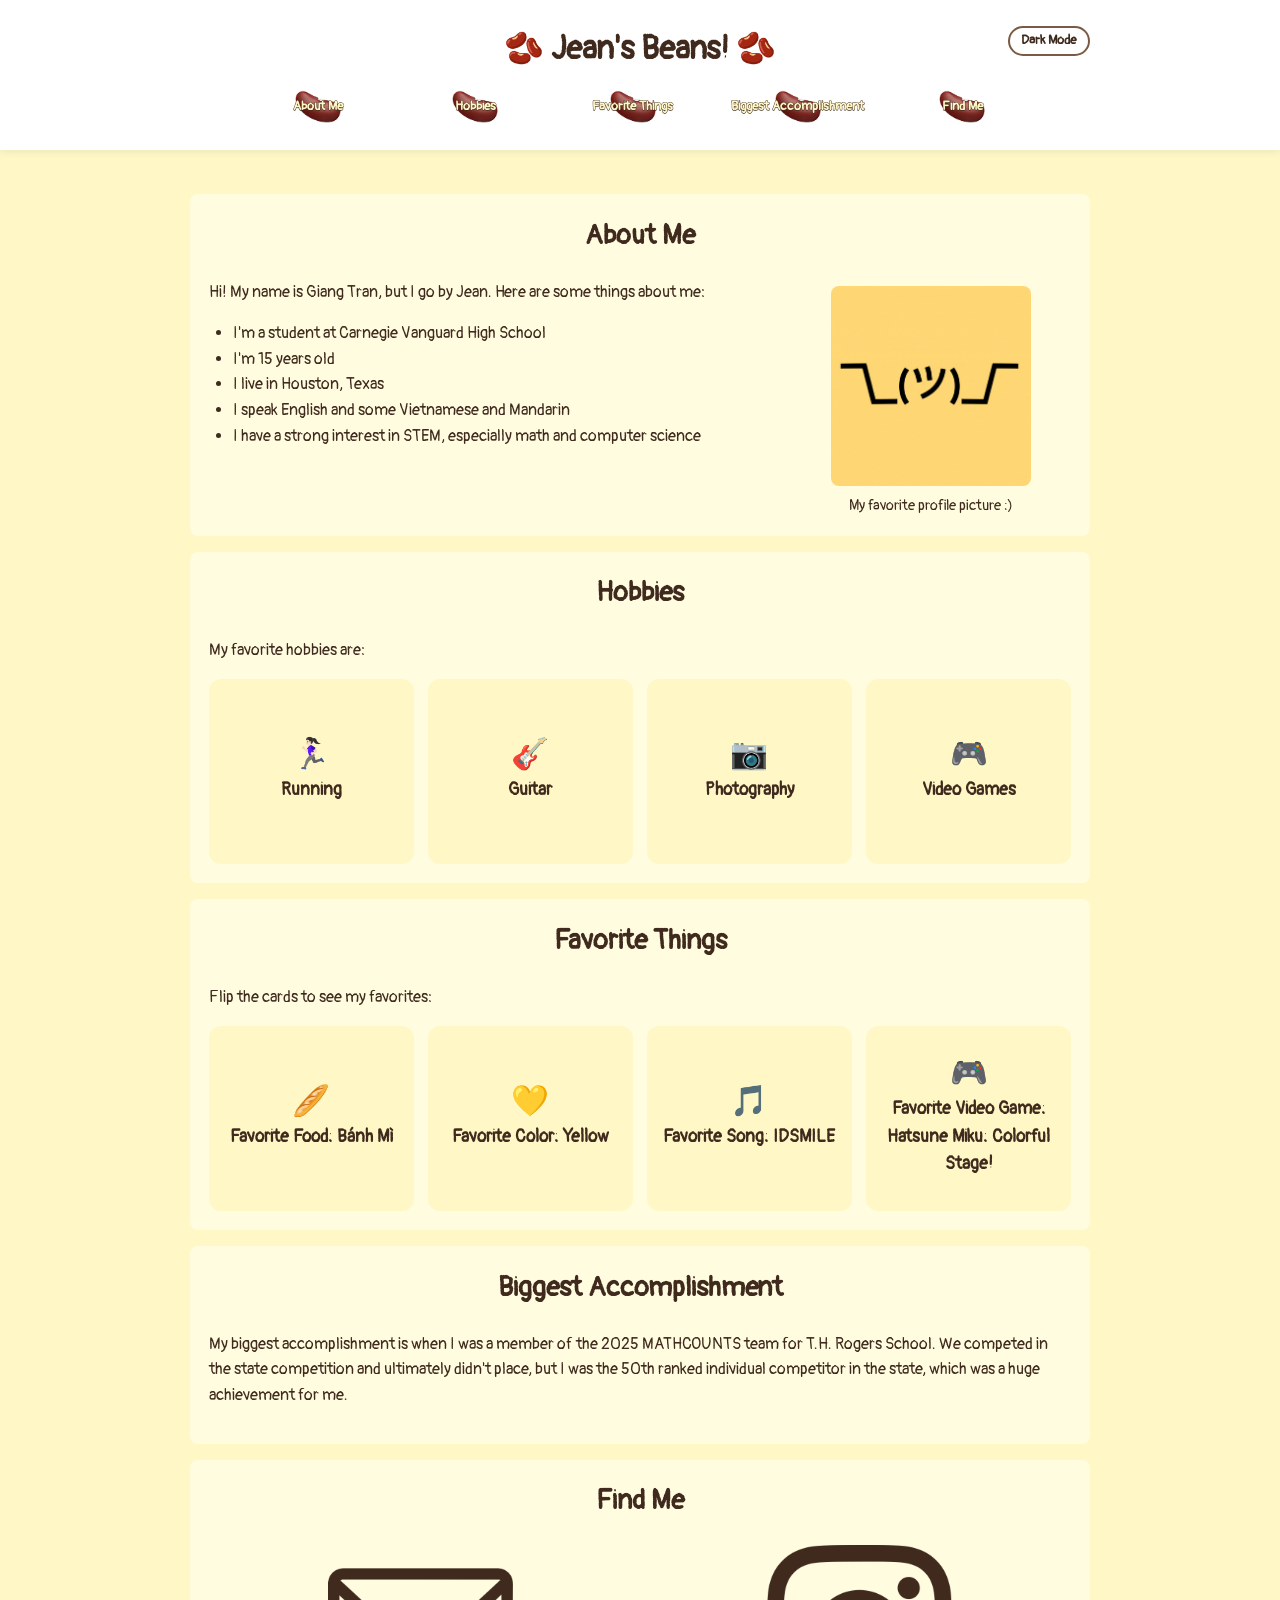
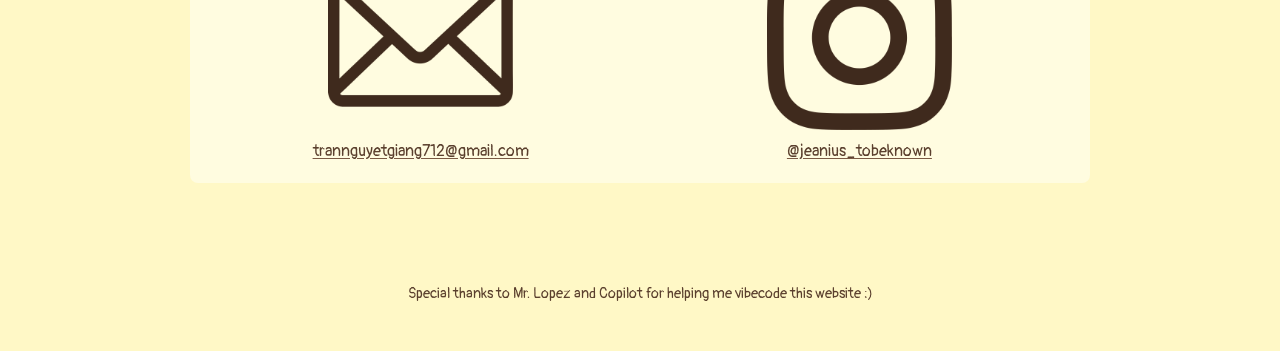
==== commit 5fca399b: "Enhance header with theme toggle button and update styles for dark mode support" ====
--- a/index.html
+++ b/index.html
@@ -3,13 +3,16 @@
 <head>
   <meta charset="UTF-8" />
   <meta name="viewport" content="width=device-width, initial-scale=1.0" />
-  <title>Jean's Beans</title>
+  <title>Jean's Beans!</title>
   <link rel="stylesheet" href="style.css" />
 </head>
 <body>
   <header>
     <div class="header-inner">
-      <h1>Jean's Beans!</h1>
+      <h1>🫘 Jean's Beans! 🫘</h1>
+      <button id="theme-toggle" class="theme-toggle" type="button" aria-pressed="false" aria-label="Switch to dark mode">
+        Dark Mode
+      </button>
       <nav>
         <a href="#about-me">About Me</a>
         <a href="#hobbies">Hobbies</a>
@@ -49,7 +52,7 @@
       <h2>Hobbies</h2>
       <p>My favorite hobbies are:</p>
       <div class="hobby-grid">
-        <div class="flip-card" tabindex="0" aria-label="Running hobby card">
+        <div class="flip-card" tabindex="0" aria-label="Running hobby card" data-caption="This is me running at a cross country meet last season.">
           <div class="flip-card-inner">
             <div class="flip-card-front">
               <div class="favorite-front-content">
@@ -63,7 +66,7 @@
           </div>
         </div>
 
-        <div class="flip-card" tabindex="0" aria-label="Guitar hobby card">
+        <div class="flip-card" tabindex="0" aria-label="Guitar hobby card" data-caption="I often play guitar at concerts for the Segundo Barrio Children's Chorus.">
           <div class="flip-card-inner">
             <div class="flip-card-front">
               <div class="favorite-front-content">
@@ -77,7 +80,7 @@
           </div>
         </div>
 
-        <div class="flip-card" tabindex="0" aria-label="Photography hobby card">
+        <div class="flip-card" tabindex="0" aria-label="Photography hobby card" data-caption="I took this photo at Olympic National Park in Washington last year.">
           <div class="flip-card-inner">
             <div class="flip-card-front">
               <div class="favorite-front-content">
@@ -91,7 +94,7 @@
           </div>
         </div>
 
-        <div class="flip-card" tabindex="0" aria-label="Video Games hobby card">
+        <div class="flip-card" tabindex="0" aria-label="Video Games hobby card" data-caption="This is the collection of games I have installed on my phone right now.">
           <div class="flip-card-inner">
             <div class="flip-card-front">
               <div class="favorite-front-content">
@@ -111,7 +114,7 @@
       <h2>Favorite Things</h2>
       <p>Flip the cards to see my favorites:</p>
       <div class="hobby-grid">
-        <div class="flip-card" tabindex="0" aria-label="Favorite food card">
+        <div class="flip-card" tabindex="0" aria-label="Favorite food card" data-caption="This is the bánh mì at Don's Cafe, my favorite bánh mì place in Houston.">
           <div class="flip-card-inner">
             <div class="flip-card-front">
               <div class="favorite-front-content">
@@ -125,7 +128,7 @@
           </div>
         </div>
 
-        <div class="flip-card" tabindex="0" aria-label="Favorite color card">
+        <div class="flip-card" tabindex="0" aria-label="Favorite color card" data-caption="If you can't tell based on how yellow my laptop setup is in this video, I really like the color yellow.">
           <div class="flip-card-inner">
             <div class="flip-card-front">
               <div class="favorite-front-content">
@@ -142,7 +145,7 @@
           </div>
         </div>
 
-        <div class="flip-card" tabindex="0" aria-label="Favorite song card">
+        <div class="flip-card" tabindex="0" aria-label="Favorite song card" data-caption="This is my favorite song, IDSMILE by Toa. It is featured in Hatsune Miku: Colorful Stage! (my favorite video game).">
           <div class="flip-card-inner">
             <div class="flip-card-front">
               <div class="favorite-front-content">
@@ -156,7 +159,7 @@
           </div>
         </div>
 
-        <div class="flip-card" tabindex="0" aria-label="Favorite video game card">
+        <div class="flip-card" tabindex="0" aria-label="Favorite video game card" data-caption="A rhythm game focused on Vocaloid (vocal synthesizer software that is often portrayed with anime personas). It's a lot of fun when I can really focus on it.">
           <div class="flip-card-inner">
             <div class="flip-card-front">
               <div class="favorite-front-content">
@@ -185,11 +188,11 @@
       <h2>Find Me</h2>
       <div class="find-me-grid">
         <div class="find-me-item">
-          <img src="EMSI Site Find Me 1.png" alt="Email contact" />
+          <img src="EMSI Site Find Me 1.png" alt="Email contact" data-light-src="EMSI Site Find Me 1.png" data-dark-src="EMSI Site Find Me 3.png" />
           <p><a href="mailto:trannguyetgiang712@gmail.com">trannguyetgiang712@gmail.com</a></p>
         </div>
         <div class="find-me-item">
-          <img src="EMSI Site Find Me.png" alt="Instagram contact" />
+          <img src="EMSI Site Find Me.png" alt="Instagram contact" data-light-src="EMSI Site Find Me.png" data-dark-src="EMSI Site Find Me 2.png" />
           <p><a href="https://www.instagram.com/jeanius_tobeknown/" target="_blank" rel="noopener noreferrer">@jeanius_tobeknown</a></p>
         </div>
       </div>
@@ -206,11 +209,58 @@
       <button class="lightbox-nav lightbox-nav-next" id="lightbox-next" type="button" aria-label="Show next flip card media">&#10095;</button>
       <button class="lightbox-close" id="lightbox-close" type="button" aria-label="Close expanded media">x</button>
       <div class="lightbox-media" id="lightbox-media"></div>
+      <div class="lightbox-caption" id="lightbox-caption"></div>
     </div>
   </div>
 
   <script src="https://open.spotify.com/embed/iframe-api/v1" async></script>
   <script>
+    (function () {
+      const themeToggleButton = document.getElementById("theme-toggle");
+      if (!themeToggleButton) return;
+
+      const themeStorageKey = "jeans-beans-theme";
+
+      const applyTheme = function (theme) {
+        const isDarkMode = theme === "dark";
+        document.body.classList.toggle("dark-mode", isDarkMode);
+        themeToggleButton.textContent = isDarkMode ? "Light Mode" : "Dark Mode";
+        themeToggleButton.setAttribute("aria-pressed", String(isDarkMode));
+        themeToggleButton.setAttribute("aria-label", isDarkMode ? "Switch to light mode" : "Switch to dark mode");
+        
+        // Swap Find Me section images based on theme
+        const findMeImages = document.querySelectorAll("#find-me img[data-light-src]");
+        findMeImages.forEach(function (img) {
+          const lightSrc = img.getAttribute("data-light-src");
+          const darkSrc = img.getAttribute("data-dark-src");
+          img.src = isDarkMode ? darkSrc : lightSrc;
+        });
+      };
+
+      let initialTheme = null;
+      try {
+        initialTheme = window.localStorage.getItem(themeStorageKey);
+      } catch (error) {
+        initialTheme = null;
+      }
+
+      if (initialTheme !== "light" && initialTheme !== "dark") {
+        initialTheme = "light";
+      }
+
+      applyTheme(initialTheme);
+
+      themeToggleButton.addEventListener("click", function () {
+        const nextTheme = document.body.classList.contains("dark-mode") ? "light" : "dark";
+        applyTheme(nextTheme);
+        try {
+          window.localStorage.setItem(themeStorageKey, nextTheme);
+        } catch (error) {
+          // Ignore storage errors in restrictive browser contexts.
+        }
+      });
+    })();
+
     (function () {
       const header = document.querySelector("header");
       if (!header) return;
@@ -391,6 +441,7 @@
 
       let currentSectionCards = [];
       let currentCardIndex = -1;
+      const lightboxCaption = document.getElementById("lightbox-caption");
 
       const updateNavButtons = function () {
         const hasMultiple = currentSectionCards.length > 1;
@@ -400,6 +451,14 @@
         nextButton.disabled = !hasMultiple;
       };
 
+      const getCardCaption = function (card) {
+        return card.getAttribute("data-caption") || "";
+      };
+
+      const setLightboxCaption = function (text) {
+        lightboxCaption.textContent = text || "";
+      };
+
       const closeLightbox = function () {
         const activeVideo = lightboxMedia.querySelector("video");
         if (activeVideo) {
@@ -407,6 +466,7 @@
           activeVideo.removeAttribute("src");
         }
         lightboxMedia.innerHTML = "";
+        setLightboxCaption("");
         lightbox.hidden = true;
         document.body.style.overflow = "";
         currentSectionCards = [];
@@ -423,6 +483,9 @@
         image.alt = altText || "Expanded flip card image";
         image.src = resolvedSrc;
         lightboxMedia.appendChild(image);
+        const currentCard = currentSectionCards[currentCardIndex];
+        const caption = currentCard ? getCardCaption(currentCard) : "";
+        setLightboxCaption(caption);
         lightbox.hidden = false;
         document.body.style.overflow = "hidden";
         updateNavButtons();
@@ -437,6 +500,9 @@
         video.playsInline = true;
         video.src = src;
         lightboxMedia.appendChild(video);
+        const currentCard = currentSectionCards[currentCardIndex];
+        const caption = currentCard ? getCardCaption(currentCard) : "";
+        setLightboxCaption(caption);
         lightbox.hidden = false;
         document.body.style.overflow = "hidden";
         const playPromise = video.play();
--- a/style.css
+++ b/style.css
@@ -61,6 +61,7 @@
 }
 
 .header-inner {
+  position: relative;
   max-width: 900px;
   margin: 0 auto;
 }
@@ -69,6 +70,29 @@
   margin: 0;
   font-size: 2rem;
   text-align: center;
+}
+
+.theme-toggle {
+  position: absolute;
+  top: 0.15rem;
+  right: 0;
+  border: 2px solid #7a5a43;
+  background: #ffffff;
+  color: #3f2a1d;
+  border-radius: 999px;
+  font-family: inherit;
+  font-size: 0.82rem;
+  font-weight: 700;
+  padding: 0.38rem 0.72rem;
+  cursor: pointer;
+  line-height: 1;
+}
+
+.theme-toggle:hover,
+.theme-toggle:focus-visible {
+  background: #fff8c6;
+  outline: 2px solid #7a5a43;
+  outline-offset: 2px;
 }
 
 nav {
@@ -307,11 +331,15 @@
   height: 100%;
   box-sizing: border-box;
   padding: 3.25rem 1rem 1rem;
+  display: grid;
+  grid-template-rows: minmax(0, 1fr) auto;
+  gap: 0.75rem;
 }
 
 .lightbox-media {
   width: 100%;
-  height: calc(100vh - 4.25rem);
+  height: 100%;
+  min-height: 0;
   display: grid;
   place-items: center;
 }
@@ -379,7 +407,7 @@
 .lightbox-media img,
 .lightbox-media video {
   max-width: min(96vw, 1400px);
-  max-height: calc(100vh - 5.25rem);
+  max-height: calc(100vh - 9.5rem);
   width: auto;
   height: auto;
   object-fit: contain;
@@ -409,8 +437,20 @@
   .lightbox-media img,
   .lightbox-media video {
     max-width: 98vw;
-    max-height: calc(100vh - 4.5rem);
-  }
+    max-height: calc(100vh - 8.25rem);
+  }
+}
+
+.lightbox-caption {
+  min-height: 1.5em;
+  text-align: center;
+  font-size: 1.1rem;
+  font-weight: 600;
+  color: #fff8c6;
+  text-shadow: 0 1px 2px rgba(0, 0, 0, 0.55);
+  max-width: min(96vw, 1100px);
+  margin: 0 auto;
+  word-wrap: break-word;
 }
 
 .find-me-grid {
@@ -439,6 +479,16 @@
 }
 
 @media (max-width: 640px) {
+  h1 {
+    font-size: 1.72rem;
+  }
+
+  .theme-toggle {
+    top: 0.1rem;
+    font-size: 0.74rem;
+    padding: 0.32rem 0.6rem;
+  }
+
   .find-me-grid {
     grid-template-columns: 1fr;
   }
@@ -500,4 +550,89 @@
   padding: 1.25rem 1rem 2rem;
   color: #5a3f2d;
   font-size: 0.9rem;
+}
+
+body.dark-mode {
+  background-color: #3f2a1d;
+  color: #fff8c6;
+}
+
+body.dark-mode header {
+  background-color: #fff8c6;
+  box-shadow: 0 2px 10px rgba(0, 0, 0, 0.35);
+}
+
+body.dark-mode header h1 {
+  color: #3f2a1d;
+}
+
+body.dark-mode nav a,
+body.dark-mode nav a:hover,
+body.dark-mode nav a.active {
+  color: #ffffff;
+  -webkit-text-stroke: 1px #3f2a1d;
+  text-shadow: none;
+}
+
+body.dark-mode .top-player {
+  background: #3f2a1d;
+}
+
+body.dark-mode .card {
+  background: rgba(90, 63, 45, 0.7);
+}
+
+body.dark-mode .flip-card-front,
+body.dark-mode .flip-card-back {
+  background: #5a3f2d;
+  color: #fff8c6;
+}
+
+body.dark-mode .favorite-card-text,
+body.dark-mode .profile-figure figcaption,
+body.dark-mode .now-playing,
+body.dark-mode footer {
+  color: #fff8c6;
+}
+
+body.dark-mode a:not(nav a),
+body.dark-mode a:not(nav a):visited {
+  color: #fff8c6;
+  text-decoration-color: #d6bd8b;
+}
+
+body.dark-mode a:not(nav a):hover,
+body.dark-mode a:not(nav a):focus-visible {
+  color: #ffffff;
+  text-decoration-color: #fff8c6;
+}
+
+body.dark-mode .theme-toggle {
+  background: #fff8c6;
+  color: #3f2a1d;
+  border-color: #7a5a43;
+}
+
+body.dark-mode .theme-toggle:hover,
+body.dark-mode .theme-toggle:focus-visible {
+  background: #ffffff;
+  outline-color: #7a5a43;
+}
+
+body.dark-mode .lightbox {
+  background: rgba(10, 6, 3, 0.9);
+}
+
+body.dark-mode .lightbox-nav,
+body.dark-mode .lightbox-close {
+  background: rgba(255, 248, 198, 0.95);
+  color: #3f2a1d;
+}
+
+body.dark-mode .lightbox-nav:hover,
+body.dark-mode .lightbox-nav:focus-visible,
+body.dark-mode .lightbox-close:hover,
+body.dark-mode .lightbox-close:focus-visible {
+  background: #fff8c6;
+  outline-color: #fff8c6;
 }
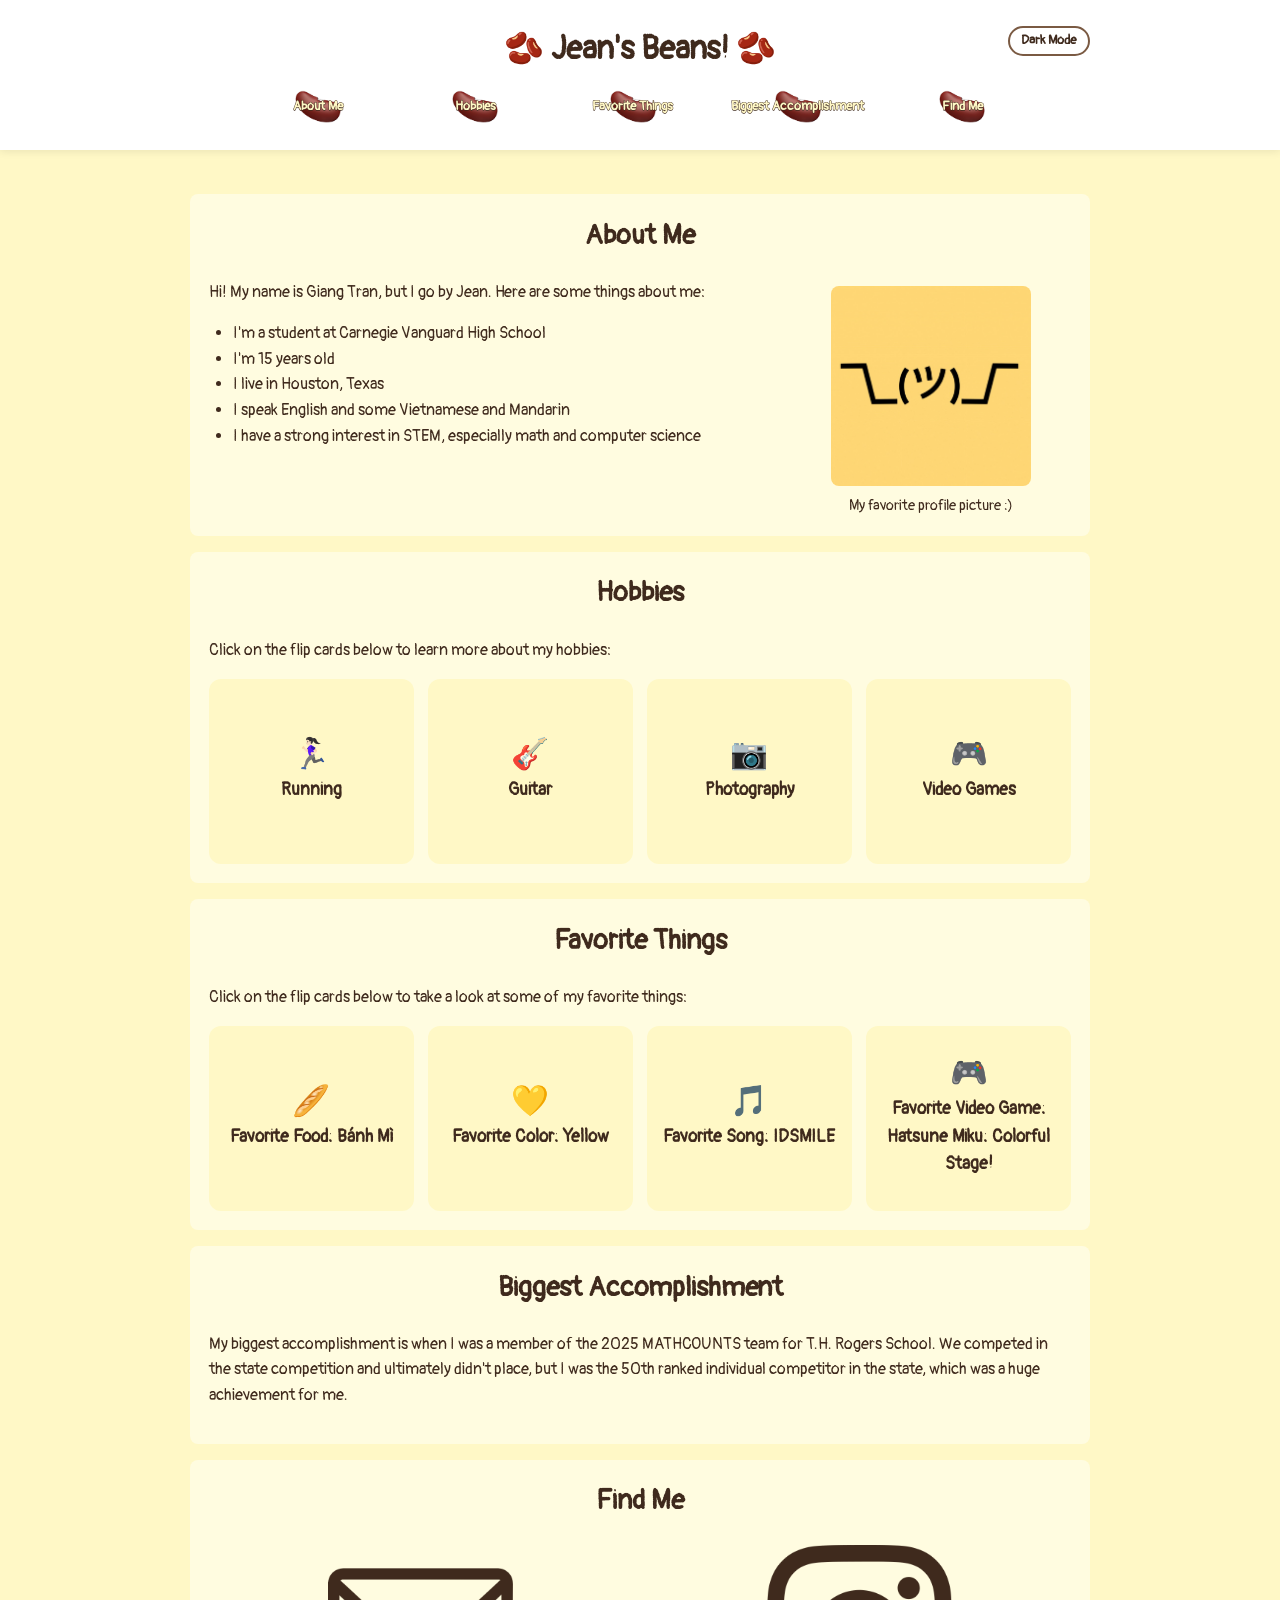
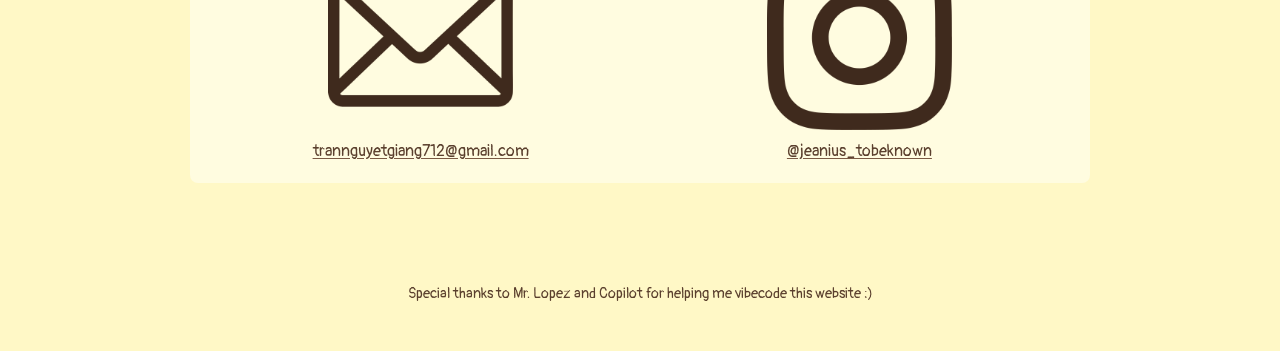
==== commit 14c2d9c2: "Update hobby and favorite things sections with more engaging descriptions" ====
--- a/index.html
+++ b/index.html
@@ -4,7 +4,7 @@
   <meta charset="UTF-8" />
   <meta name="viewport" content="width=device-width, initial-scale=1.0" />
   <title>Jean's Beans!</title>
-  <link rel="stylesheet" href="style.css" />
+  <link rel="stylesheet" href="style.css?v=20260616a" />
 </head>
 <body>
   <header>
@@ -50,7 +50,7 @@
 
     <section class="card" id="hobbies">
       <h2>Hobbies</h2>
-      <p>My favorite hobbies are:</p>
+      <p>Click on the flip cards below to learn more about my hobbies:</p>
       <div class="hobby-grid">
         <div class="flip-card" tabindex="0" aria-label="Running hobby card" data-caption="This is me running at a cross country meet last season.">
           <div class="flip-card-inner">
@@ -112,7 +112,7 @@
 
     <section class="card" id="favorite-things">
       <h2>Favorite Things</h2>
-      <p>Flip the cards to see my favorites:</p>
+      <p>Click on the flip cards below to take a look at some of my favorite things:</p>
       <div class="hobby-grid">
         <div class="flip-card" tabindex="0" aria-label="Favorite food card" data-caption="This is the bánh mì at Don's Cafe, my favorite bánh mì place in Houston.">
           <div class="flip-card-inner">
@@ -452,7 +452,19 @@
       };
 
       const getCardCaption = function (card) {
-        return card.getAttribute("data-caption") || "";
+        const explicitCaption = card.getAttribute("data-caption");
+        if (explicitCaption && explicitCaption.trim()) return explicitCaption.trim();
+
+        const frontLabel = card.querySelector(".favorite-front-label");
+        if (frontLabel && frontLabel.textContent.trim()) return frontLabel.textContent.trim();
+
+        const backImage = card.querySelector(".flip-card-back img");
+        if (backImage) {
+          const alt = backImage.getAttribute("alt");
+          if (alt && alt.trim()) return alt.trim();
+        }
+
+        return "";
       };
 
       const setLightboxCaption = function (text) {
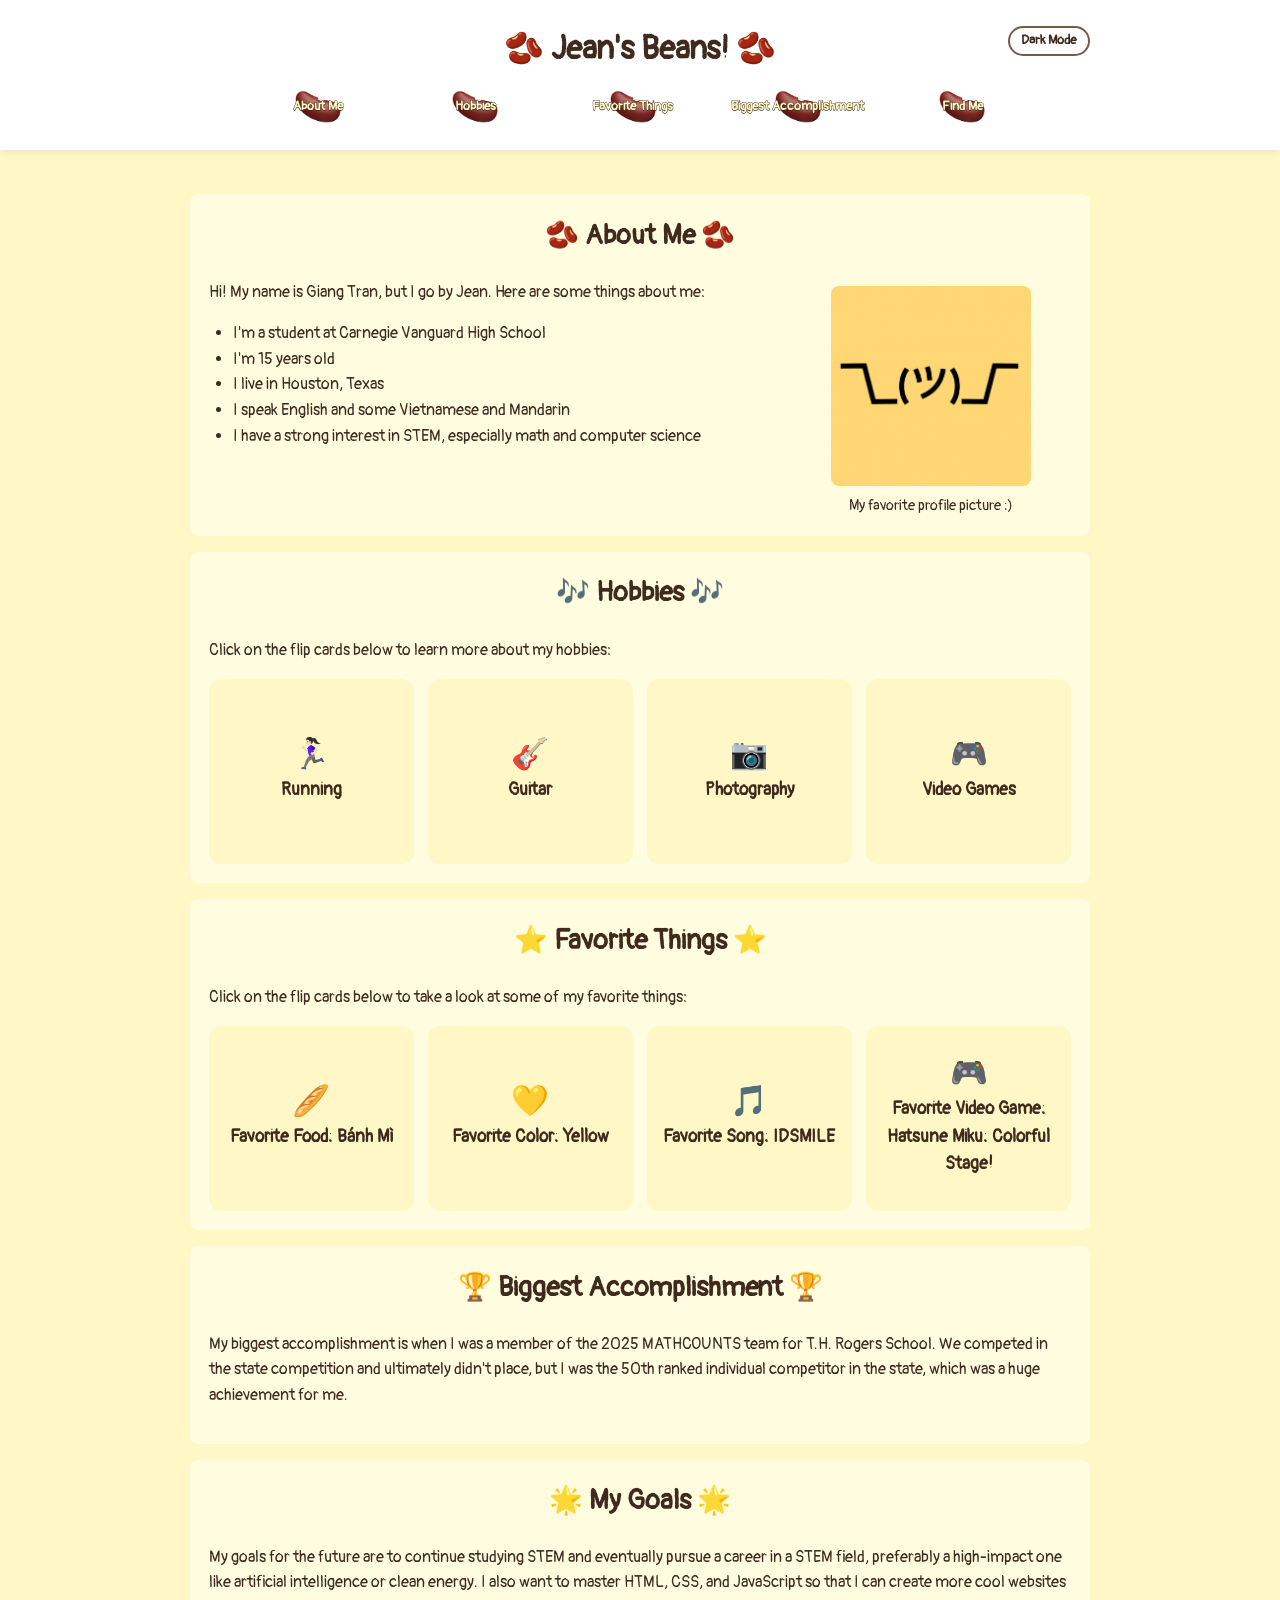
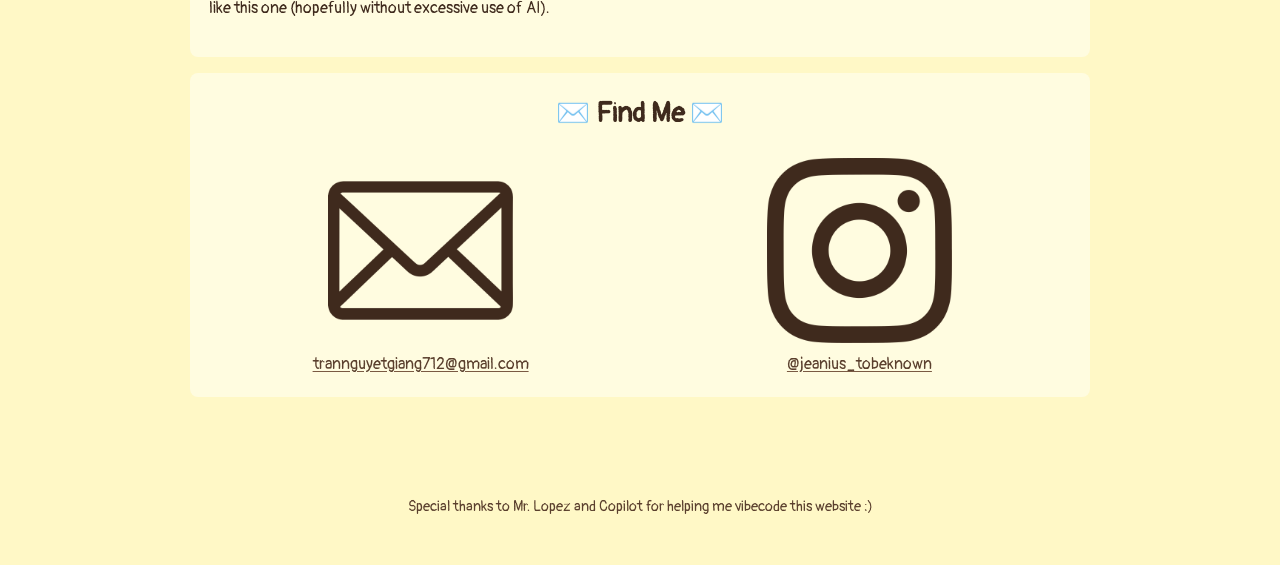
==== commit 1b535216: "Enhance section headings with emojis for better engagement and add a new goals section" ====
--- a/index.html
+++ b/index.html
@@ -31,7 +31,7 @@
 
   <main>
     <section class="card" id="about-me">
-      <h2>About Me</h2>
+      <h2>🫘 About Me 🫘</h2>
       <p>Hi! My name is Giang Tran, but I go by Jean. Here are some things about me:</p>
       <div class="about-content">
         <ul>
@@ -49,7 +49,7 @@
     </section>
 
     <section class="card" id="hobbies">
-      <h2>Hobbies</h2>
+      <h2>🎶 Hobbies 🎶</h2>
       <p>Click on the flip cards below to learn more about my hobbies:</p>
       <div class="hobby-grid">
         <div class="flip-card" tabindex="0" aria-label="Running hobby card" data-caption="This is me running at a cross country meet last season.">
@@ -111,7 +111,7 @@
     </section>
 
     <section class="card" id="favorite-things">
-      <h2>Favorite Things</h2>
+      <h2>⭐️ Favorite Things ⭐️</h2>
       <p>Click on the flip cards below to take a look at some of my favorite things:</p>
       <div class="hobby-grid">
         <div class="flip-card" tabindex="0" aria-label="Favorite food card" data-caption="This is the bánh mì at Don's Cafe, my favorite bánh mì place in Houston.">
@@ -176,7 +176,7 @@
     </section>
 
     <section class="card" id="biggest-accomplishment">
-      <h2>Biggest Accomplishment</h2>
+      <h2>🏆 Biggest Accomplishment 🏆</h2>
       <p>
         My biggest accomplishment is when I was a member of the 2025 MATHCOUNTS team for T.H. Rogers School.
         We competed in the state competition and ultimately didn't place, but I was the 50th ranked individual
@@ -184,8 +184,17 @@
       </p>
     </section>
 
+    <section class="card" id="my-goals">
+      <h2>🌟 My Goals 🌟</h2>
+      <p>
+        My goals for the future are to continue studying STEM and eventually pursue a career in a STEM field,
+        preferably a high-impact one like artificial intelligence or clean energy. I also want to master HTML,
+        CSS, and JavaScript so that I can create more cool websites like this one (hopefully without excessive use of AI).
+      </p>
+    </section>
+
     <section class="card" id="find-me">
-      <h2>Find Me</h2>
+      <h2>✉️ Find Me ✉️</h2>
       <div class="find-me-grid">
         <div class="find-me-item">
           <img src="EMSI Site Find Me 1.png" alt="Email contact" data-light-src="EMSI Site Find Me 1.png" data-dark-src="EMSI Site Find Me 3.png" />
